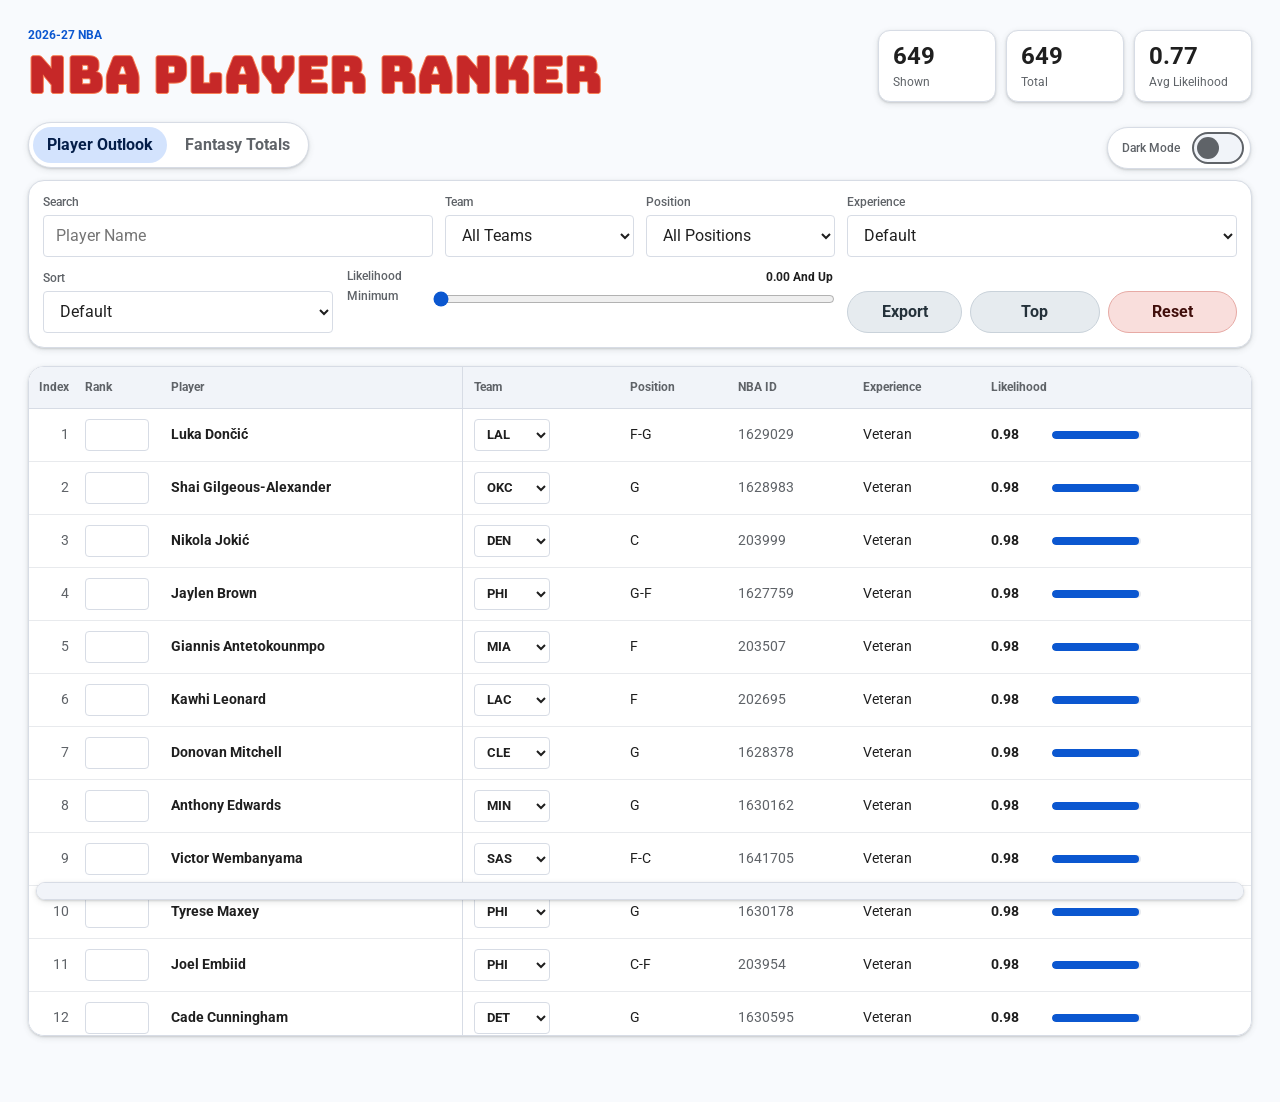
==== web/index.html @ 37756602 "Add shared app logic tests" ====
<!doctype html>
<html lang="en">
  <head>
    <meta charset="utf-8">
    <meta name="viewport" content="width=device-width, initial-scale=1">
    <title>NBA Player Ranker</title>
    <link rel="icon" href="data:image/svg+xml,%3Csvg xmlns='http://www.w3.org/2000/svg' viewBox='0 0 100 100'%3E%3Ctext y='.9em' font-size='90'%3E🏀%3C/text%3E%3C/svg%3E">
    <link rel="preconnect" href="https://fonts.googleapis.com">
    <link rel="preconnect" href="https://fonts.gstatic.com" crossorigin>
    <link href="https://fonts.googleapis.com/css2?family=Bungee&family=Roboto:wght@400;500;700;900&display=swap" rel="stylesheet">
    <link rel="stylesheet" href="styles.css">
  </head>
  <body>
    <main class="app-shell">
      <header class="app-header">
        <div>
          <p class="eyebrow">2026-27 NBA</p>
          <h1>NBA Player Ranker</h1>
        </div>
        <div class="summary-strip" aria-live="polite">
          <div>
            <span id="visible-count">0</span>
            <small>Shown</small>
          </div>
          <div>
            <span id="total-count">0</span>
            <small>Total</small>
          </div>
          <div>
            <span id="average-likelihood">0.00</span>
            <small>Avg Likelihood</small>
          </div>
        </div>
      </header>

      <button
        id="mobile-menu-toggle"
        class="mobile-menu-toggle"
        type="button"
        aria-controls="mobile-menu"
        aria-expanded="false"
      >
        <span class="mobile-menu-icon" aria-hidden="true">&#9776;</span>
        <span class="mobile-menu-label">Menu</span>
      </button>

      <nav class="view-tabs" aria-label="Explorer views">
        <button class="view-tab is-active" type="button" data-view="players" aria-current="page">Player Outlook</button>
        <button class="view-tab" type="button" data-view="fantasy" aria-current="false">Fantasy Totals</button>
      </nav>

      <section id="mobile-menu" class="filters" aria-label="Player filters">
        <label class="field search-field">
          <span>Search</span>
          <input id="search-input" type="search" placeholder="Player Name">
        </label>

        <label class="field">
          <span>Team</span>
          <select id="team-filter">
            <option value="">All Teams</option>
          </select>
        </label>

        <label class="field">
          <span>Position</span>
          <select id="position-filter">
            <option value="">All Positions</option>
          </select>
        </label>

        <label class="field">
          <span>Experience</span>
          <select id="experience-filter">
            <option value="">Default</option>
            <option value="veteran">Veteran</option>
            <option value="rookie">Rookie</option>
          </select>
        </label>

        <label class="field">
          <span>Sort</span>
          <select id="sort-select">
            <option value="index-asc">Default</option>
            <option value="personal-rank-asc">Rank</option>
            <option value="likelihood-desc">Likelihood High To Low</option>
            <option value="likelihood-asc">Likelihood Low To High</option>
            <option value="name-asc">Name A to Z</option>
            <option value="team-asc">Team A to Z</option>
            <option value="position-asc">Position A to Z</option>
          </select>
        </label>

        <div class="range-group" aria-label="Minimum Likelihood">
          <div class="range-header">
            <span>Likelihood</span>
            <output id="range-output">0.00 And Up</output>
          </div>
          <div class="range-controls">
            <label>
              <span>Minimum</span>
              <input id="min-likelihood" type="range" min="0" max="1" step="0.01" value="0">
            </label>
          </div>
        </div>

        <div class="action-buttons">
          <div class="export-menu">
            <button
              id="export-button"
              class="secondary-button"
              type="button"
              aria-haspopup="menu"
              aria-expanded="false"
              aria-controls="export-menu"
            >
              Export
            </button>
            <div id="export-menu" class="export-options" role="menu" hidden>
              <button id="export-file-button" type="button" role="menuitem">CSV File</button>
              <button id="export-copy-button" type="button" role="menuitem">CSV To Clipboard</button>
              <button id="export-full-csv-button" type="button" role="menuitem">Full CSV</button>
              <button id="export-full-xlsx-button" type="button" role="menuitem">Full XLSX</button>
              <button id="export-full-json-button" type="button" role="menuitem">Full JSON</button>
            </div>
          </div>
          <button id="top-button" class="secondary-button" type="button">Top</button>
          <button id="reset-button" class="secondary-button" type="button">Reset</button>
          <label class="theme-toggle">
            <span class="theme-text">Dark Mode</span>
            <span class="theme-symbols" aria-hidden="true">☀️/🌙</span>
            <input id="theme-toggle" type="checkbox" role="switch" aria-label="Dark Mode">
            <span class="switch-track" aria-hidden="true">
              <span class="switch-thumb"></span>
            </span>
          </label>
          <span id="export-status" class="sr-only" aria-live="polite"></span>
        </div>

      </section>

      <section class="table-section" aria-label="Filtered players">
        <div id="loading-state" class="status-line">Loading Players...</div>
        <div class="table-wrap" hidden>
          <table>
            <thead id="players-head"></thead>
            <tbody id="players-body"></tbody>
          </table>
        </div>
        <div class="table-scrollbar" aria-label="Scroll table columns" role="region" tabindex="0" hidden>
          <div class="table-scrollbar-inner"></div>
        </div>
        <div id="empty-state" class="status-line" hidden>No Players Match Those Filters.</div>
      </section>
    </main>

    <dialog id="reset-dialog" class="reset-dialog" aria-labelledby="reset-dialog-title">
      <form method="dialog" class="reset-dialog-card">
        <h2 id="reset-dialog-title">Reset Options</h2>
        <p>Reset only the current sort order, or delete saved ranks, team edits, and theme preference from this browser.</p>
        <div class="reset-dialog-actions">
          <button id="reset-filters-button" class="secondary-button" type="button">Reset Sorts</button>
          <button id="delete-saved-data-button" class="secondary-button danger-button" type="button">Delete Saved Data</button>
          <button class="secondary-button" type="submit">Cancel</button>
        </div>
      </form>
    </dialog>

    <script src="players-data.js"></script>
    <script src="app-logic.js"></script>
    <script src="app.js"></script>
  </body>
</html>
---- web/styles.css ----
:root {
  --bg: #f8fafd;
  --panel: #ffffff;
  --panel-soft: #f1f4f9;
  --search-section: #ffffff;
  --filter-section: #f5f8fe;
  --action-section: #f1f4f9;
  --control: #ffffff;
  --control-hover: #f5f8fe;
  --text: #1f1f1f;
  --muted: #5f6368;
  --line: #d7dce5;
  --accent: #0b57d0;
  --accent-strong: #0842a0;
  --accent-container: #d3e3fd;
  --on-accent-container: #041e49;
  --utility-button-bg: #e6ebef;
  --utility-button-border: #c9d2da;
  --utility-button-text: #24313a;
  --utility-button-hover: #d9e1e7;
  --reset-button-bg: #f9dedc;
  --reset-button-border: #e7aaa5;
  --reset-button-text: #410e0b;
  --reset-button-hover: #f2b8b5;
  --heading-accent: #F88158;
  --heading-fill: #c62828;
  --gold: #b06000;
  --danger: #b3261e;
  --focus-ring: 3px solid rgba(11, 87, 208, 0.22);
  --button-hover: #c2d7f8;
  --meter-bg: #e8eaed;
  --row-border: #e8eaed;
  --row-hover: #f8fafd;
  --shadow: 0 1px 2px rgba(60, 64, 67, 0.18), 0 2px 6px rgba(60, 64, 67, 0.12);
  --shadow-raised: 0 4px 8px rgba(60, 64, 67, 0.16), 0 8px 24px rgba(60, 64, 67, 0.10);
  color-scheme: light;
}

body[data-theme="dark"] {
  --bg: #111318;
  --panel: #1b1d23;
  --panel-soft: #242832;
  --search-section: #1b1d23;
  --filter-section: #20242c;
  --action-section: #242832;
  --control: #1f222a;
  --control-hover: #2a2e38;
  --text: #e3e3e3;
  --muted: #bdc1c6;
  --line: #3f4654;
  --accent: #a8c7fa;
  --accent-strong: #d3e3fd;
  --accent-container: #0842a0;
  --on-accent-container: #d3e3fd;
  --utility-button-bg: #303640;
  --utility-button-border: #4b5563;
  --utility-button-text: #e3e3e3;
  --utility-button-hover: #3c4552;
  --reset-button-bg: #5f2725;
  --reset-button-border: #8f4b46;
  --reset-button-text: #fceeee;
  --reset-button-hover: #7a302c;
  --heading-accent: #F88158;
  --heading-fill: #d23b3b;
  --gold: #fdd663;
  --danger: #f2b8b5;
  --focus-ring: 3px solid rgba(168, 199, 250, 0.34);
  --button-hover: #0b57d0;
  --meter-bg: #3f4654;
  --row-border: #303642;
  --row-hover: #20242c;
  --shadow: 0 1px 2px rgba(0, 0, 0, 0.50), 0 3px 8px rgba(0, 0, 0, 0.30);
  --shadow-raised: 0 6px 16px rgba(0, 0, 0, 0.36);
  color-scheme: dark;
}

* {
  box-sizing: border-box;
}

body {
  margin: 0;
  min-width: 320px;
  background: var(--bg);
  color: var(--text);
  font-family: Roboto, Arial, sans-serif;
}

button,
input,
select {
  font: inherit;
}

.app-shell {
  width: min(1280px, 100%);
  margin: 0 auto;
  padding: 28px;
}

.app-header {
  display: flex;
  align-items: end;
  justify-content: space-between;
  gap: 24px;
  margin-bottom: 20px;
}

.eyebrow {
  margin: 0 0 6px;
  color: var(--accent);
  font-size: 0.76rem;
  font-weight: 700;
  letter-spacing: 0;
  text-transform: uppercase;
}

h1 {
  margin: 0;
  color: var(--heading-fill);
  font-family: "Bungee", Roboto, Arial, sans-serif;
  font-size: clamp(1.9rem, 4vw, 3.2rem);
  font-weight: 400;
  line-height: 1.05;
  letter-spacing: 0;
  -webkit-text-stroke: 1px var(--heading-accent);
  paint-order: stroke fill;
  text-shadow:
    1px 0 0 var(--heading-accent),
    -1px 0 0 var(--heading-accent),
    0 1px 0 var(--heading-accent),
    0 -1px 0 var(--heading-accent);
  white-space: nowrap;
}

.summary-strip {
  display: grid;
  grid-template-columns: repeat(3, minmax(118px, 1fr));
  gap: 10px;
}

.summary-strip > div {
  min-height: 70px;
  padding: 12px 14px;
  border: 1px solid var(--line);
  border-radius: 12px;
  background: var(--panel);
  box-shadow: var(--shadow);
}

.summary-strip span {
  display: block;
  min-height: 28px;
  font-size: 1.5rem;
  font-weight: 700;
  line-height: 1.1;
}

.summary-strip small {
  display: block;
  margin-top: 4px;
  color: var(--muted);
  font-size: 0.76rem;
}

.filters {
  position: relative;
  display: grid;
  grid-template-columns: repeat(12, minmax(0, 1fr));
  gap: 12px;
  align-items: end;
  padding: 14px;
  border: 1px solid var(--line);
  border-radius: 16px;
  background: var(--panel);
  box-shadow: var(--shadow);
}

.search-field {
  grid-column: span 4;
}

.field:nth-of-type(2),
.field:nth-of-type(3) {
  grid-column: span 2;
}

.field:nth-of-type(4) {
  grid-column: span 4;
}

.field:nth-of-type(5) {
  grid-column: span 3;
}

.range-group {
  grid-column: span 5;
}

.action-buttons {
  grid-column: span 4;
}

.view-tabs {
  display: inline-flex;
  gap: 4px;
  margin-bottom: 12px;
  padding: 4px;
  border: 1px solid var(--line);
  border-radius: 999px;
  background: var(--panel);
  box-shadow: var(--shadow);
}

.mobile-menu-toggle {
  display: none;
}

.view-tab {
  min-height: 36px;
  border: 0;
  border-radius: 999px;
  background: transparent;
  color: var(--muted);
  padding: 0 14px;
  font-weight: 700;
  cursor: pointer;
}

.view-tab:hover {
  background: var(--control-hover);
  color: var(--text);
}

.view-tab.is-active {
  background: var(--accent-container);
  color: var(--on-accent-container);
}

.field,
.range-group {
  min-width: 0;
}

.field span,
.range-header span,
.range-controls span {
  display: block;
  margin-bottom: 6px;
  color: var(--muted);
  font-size: 0.76rem;
  font-weight: 500;
}

input[type="search"],
select {
  width: 100%;
  height: 42px;
  border: 1px solid var(--line);
  border-radius: 4px;
  background: var(--control);
  color: var(--text);
  padding: 0 12px;
}

input[type="search"]:hover,
select:hover {
  border-color: var(--muted);
  background: var(--control-hover);
}

input[type="search"]:focus,
select:focus,
button:focus-visible,
input[type="range"]:focus-visible {
  outline: var(--focus-ring);
  outline-offset: 2px;
}

.range-group {
  min-height: 64px;
  padding: 0 2px;
}

.range-header {
  display: flex;
  justify-content: space-between;
  gap: 12px;
  min-width: 0;
}

.range-header output {
  color: var(--text);
  font-size: 0.78rem;
  font-weight: 700;
  white-space: nowrap;
}

.range-controls {
  display: grid;
  grid-template-columns: 1fr;
  gap: 8px;
}

.range-controls label {
  display: grid;
  grid-template-columns: 72px minmax(0, 1fr);
  align-items: center;
  gap: 12px;
  min-width: 0;
}

input[type="range"] {
  width: 100%;
  accent-color: var(--accent);
}

.secondary-button {
  height: 42px;
  min-width: 84px;
  border: 1px solid transparent;
  border-radius: 999px;
  background: var(--accent-container);
  color: var(--on-accent-container);
  font-weight: 700;
  cursor: pointer;
  box-shadow: none;
}

.secondary-button:hover {
  background: var(--button-hover);
}

#export-button,
#top-button {
  border-color: var(--utility-button-border);
  background: var(--utility-button-bg);
  color: var(--utility-button-text);
}

#export-button:hover,
#export-button:focus-visible,
#top-button:hover,
#top-button:focus-visible {
  background: var(--utility-button-hover);
}

#reset-button,
.danger-button {
  border-color: var(--reset-button-border);
  background: var(--reset-button-bg);
  color: var(--reset-button-text);
}

#reset-button:hover,
#reset-button:focus-visible,
.danger-button:hover,
.danger-button:focus-visible {
  background: var(--reset-button-hover);
}

.reset-dialog {
  width: min(420px, calc(100vw - 32px));
  padding: 0;
  border: 1px solid var(--line);
  border-radius: 16px;
  background: var(--panel);
  color: var(--text);
  box-shadow: var(--shadow-raised);
}

.reset-dialog::backdrop {
  background: rgba(17, 19, 24, 0.42);
}

.reset-dialog-card {
  display: grid;
  gap: 14px;
  padding: 20px;
}

.reset-dialog h2 {
  margin: 0;
  font-size: 1.05rem;
}

.reset-dialog p {
  margin: 0;
  color: var(--muted);
  line-height: 1.45;
}

.reset-dialog-actions {
  display: grid;
  grid-template-columns: 1fr;
  gap: 8px;
}

.sr-only {
  position: absolute;
  width: 1px;
  height: 1px;
  overflow: hidden;
  clip: rect(0 0 0 0);
  clip-path: inset(50%);
  white-space: nowrap;
}

.action-buttons {
  display: flex;
  gap: 8px;
}

.export-menu {
  position: relative;
  flex: 1 1 0;
  min-width: 0;
}

.export-menu .secondary-button {
  width: 100%;
}

.export-options {
  position: absolute;
  right: 0;
  bottom: calc(100% + 6px);
  z-index: 8;
  min-width: 168px;
  overflow: hidden;
  border: 1px solid var(--line);
  border-radius: 8px;
  background: var(--panel);
  box-shadow: var(--shadow-raised);
}

.export-options button {
  display: block;
  width: 100%;
  min-height: 38px;
  border: 0;
  background: transparent;
  color: var(--text);
  padding: 0 12px;
  text-align: left;
  cursor: pointer;
}

.export-options button:hover,
.export-options button:focus-visible {
  background: var(--control-hover);
}

.action-buttons .secondary-button {
  flex: 1 1 0;
  min-width: 0;
}

.theme-toggle {
  display: flex;
  position: absolute;
  right: 0;
  bottom: calc(100% + 12px);
  align-items: center;
  justify-content: space-between;
  gap: 12px;
  min-height: 42px;
  padding: 4px 6px 4px 14px;
  border: 1px solid var(--line);
  border-radius: 999px;
  background: var(--panel);
  color: var(--muted);
  font-size: 0.76rem;
  font-weight: 500;
  box-shadow: var(--shadow);
}

.theme-symbols {
  display: none;
}

.theme-toggle input {
  position: absolute;
  width: 1px;
  height: 1px;
  overflow: hidden;
  clip: rect(0 0 0 0);
  clip-path: inset(50%);
  white-space: nowrap;
}

.switch-track {
  position: relative;
  flex: 0 0 auto;
  width: 52px;
  height: 32px;
  border: 2px solid var(--muted);
  border-radius: 999px;
  background: var(--panel-soft);
  transition: background 140ms ease, border-color 140ms ease;
}

.switch-thumb {
  position: absolute;
  top: 50%;
  left: 3px;
  width: 22px;
  height: 22px;
  border-radius: 999px;
  background: var(--muted);
  transform: translateY(-50%);
  transition: background 140ms ease, transform 140ms ease;
}

.theme-toggle input:checked + .switch-track {
  border-color: var(--accent);
  background: var(--accent-container);
}

.theme-toggle input:checked + .switch-track .switch-thumb {
  background: var(--on-accent-container);
  transform: translate(18px, -50%);
}

.theme-toggle input:focus-visible + .switch-track {
  outline: var(--focus-ring);
  outline-offset: 2px;
}

.table-section {
  margin-top: 18px;
}

.table-section:has(.table-wrap:not([hidden])) {
  padding-bottom: 12px;
}

.table-wrap {
  overflow-x: hidden;
  overflow-y: auto;
  max-height: calc(100vh - 230px);
  border: 1px solid var(--line);
  border-radius: 16px;
  background: var(--panel);
  box-shadow: var(--shadow);
  touch-action: pan-y pinch-zoom;
}

.table-scrollbar {
  position: sticky;
  bottom: 0;
  z-index: 5;
  overflow-x: auto;
  overflow-y: hidden;
  height: 18px;
  margin: 8px 8px 0;
  border: 1px solid var(--line);
  border-radius: 999px;
  background: var(--panel-soft);
  box-shadow: var(--shadow);
}

.table-scrollbar:focus-visible {
  outline: var(--focus-ring);
  outline-offset: 2px;
}

.table-scrollbar-inner {
  height: 1px;
}

table {
  width: 100%;
  min-width: 1080px;
  border-collapse: separate;
  border-spacing: 0;
}

thead th {
  position: sticky;
  top: 0;
  z-index: 1;
  height: 42px;
  border-bottom: 1px solid var(--line);
  background: var(--panel-soft);
  color: var(--muted);
  font-size: 0.74rem;
  font-weight: 700;
  text-align: left;
}

.table-sort-button {
  display: inline-flex;
  align-items: center;
  min-height: 30px;
  border: 0;
  background: transparent;
  color: inherit;
  padding: 0;
  font: inherit;
  font-weight: 700;
  cursor: pointer;
}

.table-sort-button:hover,
.table-sort-button.is-active {
  color: var(--text);
}

th,
td {
  padding: 10px 12px;
  border-bottom: 1px solid var(--row-border);
  white-space: nowrap;
}

.col-index {
  width: 48px;
  min-width: 48px;
  max-width: 48px;
  padding-right: 8px;
  padding-left: 8px;
  text-align: right;
}

tbody tr:hover {
  background: var(--row-hover);
}

.col-index,
.col-rank,
.col-player {
  position: sticky;
  background: var(--panel);
}

thead .col-index,
thead .col-rank,
thead .col-player {
  background: var(--panel-soft);
}

tbody tr:hover .col-index,
tbody tr:hover .col-rank,
tbody tr:hover .col-player {
  background: var(--row-hover);
}

.col-index {
  left: 0;
  z-index: 2;
}

.col-rank {
  left: 48px;
  width: 82px;
  min-width: 82px;
  max-width: 82px;
  padding-right: 8px;
  padding-left: 8px;
  z-index: 2;
}

.col-player {
  left: 130px;
  z-index: 2;
  box-shadow: 1px 0 0 var(--line);
}

.table-wrap[data-view="fantasy"] .col-player {
  width: 28ch;
  min-width: 28ch;
  max-width: 28ch;
  overflow: hidden;
  text-overflow: ellipsis;
}

.table-wrap[data-view="fantasy"] th:not(.col-index, .col-rank, .col-player),
.table-wrap[data-view="fantasy"] td:not(.col-index, .col-rank, .col-player) {
  text-align: center;
}

.table-wrap[data-view="fantasy"] th:not(.col-index, .col-rank, .col-player) .table-sort-button {
  justify-content: center;
  width: 100%;
}

thead .col-index,
thead .col-rank,
thead .col-player {
  z-index: 4;
}

td {
  font-size: 0.9rem;
}

.player-cell {
  color: var(--text);
  font-weight: 700;
}

.number-cell {
  color: var(--muted);
  font-variant-numeric: tabular-nums;
}

.personal-rank-input {
  width: 64px;
  height: 32px;
  border: 1px solid var(--line);
  border-radius: 4px;
  background: var(--control);
  color: var(--text);
  padding: 0 8px;
  font-weight: 700;
  font-variant-numeric: tabular-nums;
}

.personal-rank-input:focus {
  outline: var(--focus-ring);
  outline-offset: 2px;
}

.team-select {
  width: 76px;
  height: 32px;
  border: 1px solid var(--line);
  border-radius: 4px;
  background: var(--control);
  color: var(--text);
  padding: 0 8px;
  font-size: 0.82rem;
  font-weight: 700;
}

.team-select:focus {
  outline: var(--focus-ring);
  outline-offset: 2px;
}

.tag {
  display: inline-flex;
  align-items: center;
  justify-content: center;
  min-width: 42px;
  height: 26px;
  padding: 0 9px;
  border-radius: 999px;
  background: var(--panel-soft);
  color: var(--text);
  font-size: 0.78rem;
  font-weight: 700;
}

.likelihood {
  display: grid;
  grid-template-columns: 52px minmax(72px, 1fr);
  align-items: center;
  gap: 9px;
  width: 150px;
}

.likelihood-value {
  font-variant-numeric: tabular-nums;
  font-weight: 700;
}

.meter {
  height: 8px;
  overflow: hidden;
  border-radius: 999px;
  background: var(--meter-bg);
}

.meter span {
  display: block;
  height: 100%;
  border-radius: inherit;
  background: var(--accent);
}

.meter.mid span {
  background: var(--gold);
}

.meter.low span {
  background: var(--danger);
}

.status-line {
  padding: 28px;
  border: 1px solid var(--line);
  border-radius: 16px;
  background: var(--panel);
  color: var(--muted);
  text-align: center;
  box-shadow: var(--shadow);
}

@media (min-width: 1025px) and (max-width: 1180px) {
  .app-header {
    align-items: stretch;
    flex-direction: column;
  }

  .summary-strip {
    grid-template-columns: repeat(3, minmax(0, 1fr));
  }

  .theme-toggle {
    position: static;
    grid-column: 3 / -1;
    justify-self: stretch;
    min-height: 42px;
  }

  .filters {
    grid-template-columns: repeat(4, minmax(0, 1fr));
  }

  .search-field {
    grid-column: span 2;
  }

  .field:nth-of-type(2),
  .field:nth-of-type(3) {
    grid-column: span 1;
  }

  .field:nth-of-type(4) {
    grid-column: span 2;
  }

  .field:nth-of-type(5) {
    grid-column: span 1;
  }

  .range-group {
    grid-column: span 1;
  }

  .range-controls label {
    grid-template-columns: 1fr;
    gap: 6px;
  }

  .range-controls span {
    margin-bottom: 0;
  }

  .action-buttons {
    grid-column: span 2;
  }
}

@media (min-width: 721px) and (max-width: 1024px) {
  .app-shell {
    padding: 20px;
  }

  .app-header {
    gap: 16px;
    margin-bottom: 16px;
  }

  .summary-strip {
    grid-template-columns: repeat(3, minmax(0, 1fr));
  }

  .view-tabs {
    margin-bottom: 10px;
  }

  .filters {
    grid-template-columns: repeat(2, minmax(0, 1fr));
    gap: 10px;
    padding: 12px;
  }

  .search-field {
    grid-column: 1 / -1;
  }

  .field:nth-of-type(2),
  .field:nth-of-type(3) {
    grid-column: span 1;
  }

  .field:nth-of-type(4) {
    grid-column: 1 / -1;
  }

  .field:nth-of-type(5) {
    grid-column: 1;
  }

  .range-group {
    grid-column: 2;
    grid-row: auto;
  }

  .action-buttons {
    grid-column: 1 / -1;
    grid-row: auto;
  }

  .theme-toggle {
    position: static;
    grid-column: 2;
    justify-self: stretch;
    min-height: 42px;
  }

  .table-wrap {
    max-height: calc(100vh - 320px);
  }
}

@media (max-width: 720px) {
  .app-shell {
    padding: 12px;
  }

  .app-header {
    gap: 12px;
    margin-bottom: 12px;
  }

  .eyebrow {
    margin-bottom: 4px;
    font-size: 0.72rem;
  }

  h1 {
    font-size: clamp(1.32rem, 6.1vw, 1.85rem);
  }

  .summary-strip {
    display: none;
  }

  .mobile-menu-toggle {
    display: inline-flex;
    align-items: center;
    justify-content: center;
    gap: 8px;
    width: 100%;
    min-height: 38px;
    margin-bottom: 8px;
    border: 1px solid var(--line);
    border-radius: 999px;
    background: var(--panel);
    color: var(--text);
    font-weight: 700;
    box-shadow: var(--shadow);
  }

  .view-tabs {
    display: none;
    width: 100%;
    margin-bottom: 10px;
  }

  .mobile-menu-open .view-tabs {
    display: flex;
    animation: menu-slide 140ms ease-out;
  }

  .view-tab {
    flex: 1;
    min-height: 34px;
    padding: 0 8px;
    font-size: 0.82rem;
  }

  .filters {
    position: relative;
    grid-template-columns: repeat(2, minmax(0, 1fr));
    gap: 8px;
    padding: 10px;
  }

  .filters > :not(.search-field) {
    display: none;
  }

  .mobile-menu-open .filters > :not(.search-field) {
    display: flex;
    animation: menu-slide 140ms ease-out;
  }

  .mobile-menu-open .filters > .field:not(.search-field),
  .mobile-menu-open .filters > .range-group {
    display: block;
  }

  .mobile-menu-open .filters > .action-buttons {
    display: grid;
  }

  .filters > .search-field,
  .filters > .range-group {
    grid-column: 1 / -1;
  }

  .filters > .search-field,
  .filters > .action-buttons {
    border: 1px solid var(--line);
    border-radius: 12px;
  }

  .filters > .search-field {
    padding: 8px;
    background: var(--search-section);
  }

  .filters > .field:nth-of-type(2),
  .filters > .field:nth-of-type(3),
  .filters > .field:nth-of-type(4),
  .filters > .field:nth-of-type(5) {
    grid-column: span 1;
    padding: 8px;
    border: 1px solid var(--line);
    border-radius: 12px;
    background: var(--filter-section);
  }

  .filters > .range-group {
    grid-row: auto;
    padding: 8px;
    border: 1px solid var(--line);
    border-radius: 12px;
    background: var(--filter-section);
  }

  .field span,
  .range-header span,
  .range-controls span {
    margin-bottom: 4px;
    font-size: 0.68rem;
  }

  input[type="search"],
  select {
    height: 38px;
    padding: 0 10px;
  }

  .range-group {
    min-height: 58px;
  }

  .range-controls {
    grid-template-columns: 1fr;
    gap: 6px;
  }

  .range-controls label {
    grid-template-columns: 64px minmax(0, 1fr);
    gap: 10px;
  }

  .action-buttons {
    display: grid;
    grid-column: 1 / -1;
    grid-row: auto;
    grid-template-columns: minmax(72px, 1fr) minmax(46px, 0.72fr) minmax(58px, 0.82fr) auto;
    align-items: center;
    gap: 4px;
    padding: 6px;
    background: var(--action-section);
  }

  .export-menu {
    width: 100%;
  }

  .export-options {
    right: auto;
    left: 0;
    bottom: calc(100% + 8px);
    max-width: calc(100vw - 40px);
  }

  .theme-toggle {
    position: static;
    justify-self: end;
    min-height: 38px;
    padding: 3px 3px 3px 5px;
    gap: 4px;
    box-shadow: none;
  }

  .theme-text {
    display: none;
  }

  .theme-symbols {
    display: inline;
    font-family: "Apple Color Emoji", "Segoe UI Emoji", "Noto Color Emoji", sans-serif;
    font-size: 0.76rem;
    line-height: 1;
    white-space: nowrap;
  }

  .switch-track {
    width: 42px;
    height: 28px;
  }

  .switch-thumb {
    width: 18px;
    height: 18px;
  }

  .theme-toggle input:checked + .switch-track .switch-thumb {
    transform: translate(14px, -50%);
  }

  .action-buttons .secondary-button {
    width: 100%;
  }

  #export-button,
  #top-button {
    padding-right: 6px;
    padding-left: 6px;
  }

  .secondary-button {
    height: 38px;
    min-width: 0;
  }

  .table-section {
    margin-top: 12px;
  }

  .table-wrap {
    max-height: calc(100vh - 210px);
    border-radius: 12px;
    -webkit-overflow-scrolling: touch;
  }

  table {
    min-width: 0;
    table-layout: fixed;
  }

  .table-wrap[data-view="fantasy"] table {
    min-width: 840px;
    table-layout: auto;
  }

  .table-wrap[data-view="fantasy"] .col-player {
    width: 25ch;
    min-width: 25ch;
    max-width: 25ch;
  }

  thead th {
    height: 38px;
    font-size: 0.68rem;
  }

  th,
  td {
    padding: 8px 7px;
  }

  td {
    font-size: 0.82rem;
  }

  .personal-rank-input,
  .team-select {
    height: 30px;
    border-radius: 4px;
  }

  .personal-rank-input {
    width: 48px;
  }

  .team-select {
    width: 64px;
    padding: 0 6px;
    font-size: 0.78rem;
  }

  .col-index {
    width: 24px;
    min-width: 24px;
    max-width: 24px;
    padding-right: 4px;
    padding-left: 4px;
    text-align: center;
  }

  thead .col-index {
    font-size: 0;
  }

  .table-wrap[data-view="players"] thead .col-index::before {
    content: "#";
    color: var(--muted);
    font-size: 0.76rem;
    font-weight: 900;
  }

  .col-index .table-sort-button {
    justify-content: center;
    width: 100%;
    min-height: 28px;
    font-size: 0;
  }

  .col-index .table-sort-button::before {
    content: "#";
    color: var(--muted);
    font-size: 0.76rem;
    font-weight: 900;
  }

  tbody .col-index {
    overflow: hidden;
    color: transparent;
    font-size: 0;
  }

  .col-rank {
    left: 24px;
    width: 62px;
    min-width: 62px;
    max-width: 62px;
    padding-right: 7px;
    padding-left: 7px;
  }

  .col-player {
    left: 86px;
  }

  .col-team {
    width: 76px;
  }

  .col-player {
    width: 25ch;
    min-width: 0;
    max-width: 25ch;
    white-space: nowrap;
  }

  .col-position,
  .col-id,
  .col-experience,
  .col-likelihood {
    display: none;
  }

  .likelihood {
    grid-template-columns: 46px minmax(56px, 1fr);
    width: 120px;
    gap: 7px;
  }

  .status-line {
    padding: 18px;
  }

  @keyframes menu-slide {
    from {
      opacity: 0;
      transform: translateY(-4px);
    }

    to {
      opacity: 1;
      transform: translateY(0);
    }
  }
}
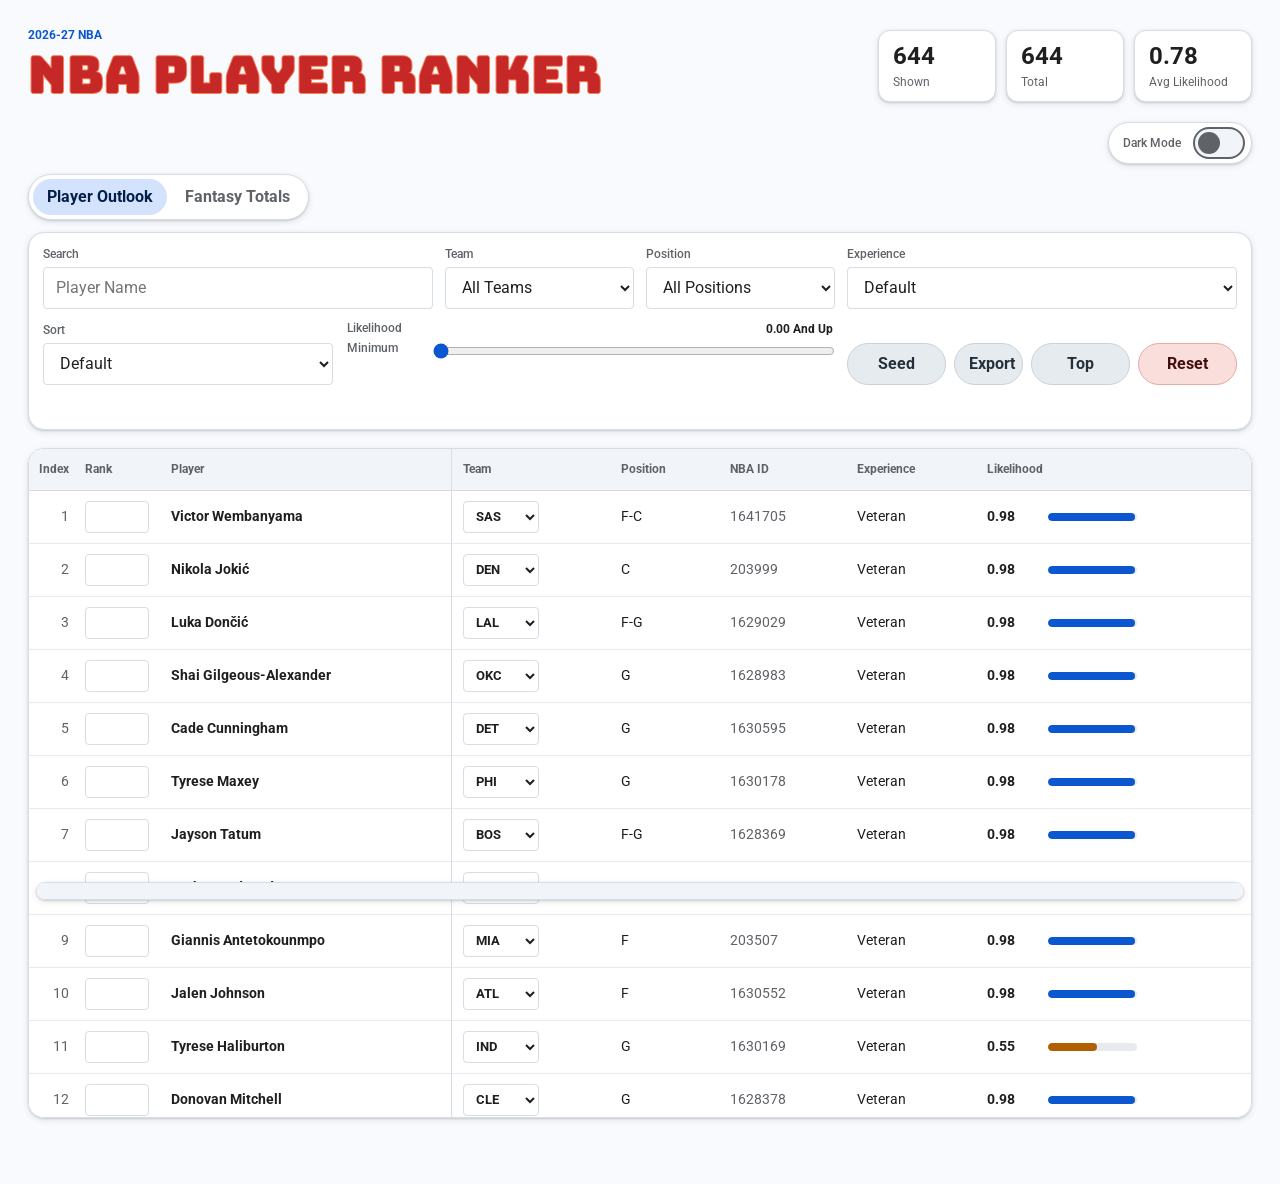
==== commit 944f2b16: "Update NBA player ranker UI" ====
--- a/web/index.html
+++ b/web/index.html
@@ -33,16 +33,26 @@
         </div>
       </header>
 
-      <button
-        id="mobile-menu-toggle"
-        class="mobile-menu-toggle"
-        type="button"
-        aria-controls="mobile-menu"
-        aria-expanded="false"
-      >
-        <span class="mobile-menu-icon" aria-hidden="true">&#9776;</span>
-        <span class="mobile-menu-label">Menu</span>
-      </button>
+      <div class="menu-row">
+        <button
+          id="mobile-menu-toggle"
+          class="mobile-menu-toggle"
+          type="button"
+          aria-controls="mobile-menu"
+          aria-expanded="false"
+        >
+          <span class="mobile-menu-icon" aria-hidden="true">&#9776;</span>
+          <span class="mobile-menu-label">Menu</span>
+        </button>
+        <label class="theme-toggle">
+          <span class="theme-text">Dark Mode</span>
+          <span class="theme-symbols" aria-hidden="true">☀️/🌙</span>
+          <input id="theme-toggle" type="checkbox" role="switch" aria-label="Dark Mode">
+          <span class="switch-track" aria-hidden="true">
+            <span class="switch-thumb"></span>
+          </span>
+        </label>
+      </div>
 
       <nav class="view-tabs" aria-label="Explorer views">
         <button class="view-tab is-active" type="button" data-view="players" aria-current="page">Player Outlook</button>
@@ -105,6 +115,7 @@
         </div>
 
         <div class="action-buttons">
+          <button id="seed-button" class="secondary-button" type="button">Seed</button>
           <div class="export-menu">
             <button
               id="export-button"
@@ -126,16 +137,8 @@
           </div>
           <button id="top-button" class="secondary-button" type="button">Top</button>
           <button id="reset-button" class="secondary-button" type="button">Reset</button>
-          <label class="theme-toggle">
-            <span class="theme-text">Dark Mode</span>
-            <span class="theme-symbols" aria-hidden="true">☀️/🌙</span>
-            <input id="theme-toggle" type="checkbox" role="switch" aria-label="Dark Mode">
-            <span class="switch-track" aria-hidden="true">
-              <span class="switch-thumb"></span>
-            </span>
-          </label>
-          <span id="export-status" class="sr-only" aria-live="polite"></span>
         </div>
+        <span id="export-status" class="action-status" aria-live="polite"></span>
 
       </section>
 
--- a/web/styles.css
+++ b/web/styles.css
@@ -176,6 +176,12 @@
   box-shadow: var(--shadow);
 }
 
+.menu-row {
+  display: flex;
+  justify-content: flex-end;
+  margin-bottom: 10px;
+}
+
 .search-field {
   grid-column: span 4;
 }
@@ -199,6 +205,14 @@
 
 .action-buttons {
   grid-column: span 4;
+}
+
+.action-status {
+  grid-column: 1 / -1;
+  min-height: 18px;
+  color: var(--muted);
+  font-size: 0.78rem;
+  font-weight: 700;
 }
 
 .view-tabs {
@@ -322,6 +336,8 @@
   border-radius: 999px;
   background: var(--accent-container);
   color: var(--on-accent-container);
+  padding-right: 14px;
+  padding-left: 14px;
   font-weight: 700;
   cursor: pointer;
   box-shadow: none;
@@ -331,6 +347,7 @@
   background: var(--button-hover);
 }
 
+#seed-button,
 #export-button,
 #top-button {
   border-color: var(--utility-button-border);
@@ -338,6 +355,8 @@
   color: var(--utility-button-text);
 }
 
+#seed-button:hover,
+#seed-button:focus-visible,
 #export-button:hover,
 #export-button:focus-visible,
 #top-button:hover,
@@ -458,9 +477,7 @@
 
 .theme-toggle {
   display: flex;
-  position: absolute;
-  right: 0;
-  bottom: calc(100% + 12px);
+  position: static;
   align-items: center;
   justify-content: space-between;
   gap: 12px;
@@ -627,6 +644,20 @@
   background: var(--row-hover);
 }
 
+tbody tr:not(.virtual-spacer-row) {
+  height: 52px;
+}
+
+.virtual-spacer-row,
+.virtual-spacer-row:hover {
+  background: transparent;
+}
+
+.virtual-spacer-row td {
+  padding: 0;
+  border-bottom: 0;
+}
+
 .col-index,
 .col-rank,
 .col-player {
@@ -808,13 +839,6 @@
     grid-template-columns: repeat(3, minmax(0, 1fr));
   }
 
-  .theme-toggle {
-    position: static;
-    grid-column: 3 / -1;
-    justify-self: stretch;
-    min-height: 42px;
-  }
-
   .filters {
     grid-template-columns: repeat(4, minmax(0, 1fr));
   }
@@ -905,13 +929,6 @@
     grid-row: auto;
   }
 
-  .theme-toggle {
-    position: static;
-    grid-column: 2;
-    justify-self: stretch;
-    min-height: 42px;
-  }
-
   .table-wrap {
     max-height: calc(100vh - 320px);
   }
@@ -938,6 +955,14 @@
 
   .summary-strip {
     display: none;
+  }
+
+  .menu-row {
+    display: grid;
+    grid-template-columns: minmax(0, 1fr) auto;
+    gap: 8px;
+    align-items: center;
+    margin-bottom: 8px;
   }
 
   .mobile-menu-toggle {
@@ -947,7 +972,6 @@
     gap: 8px;
     width: 100%;
     min-height: 38px;
-    margin-bottom: 8px;
     border: 1px solid var(--line);
     border-radius: 999px;
     background: var(--panel);
@@ -1065,7 +1089,7 @@
     display: grid;
     grid-column: 1 / -1;
     grid-row: auto;
-    grid-template-columns: minmax(72px, 1fr) minmax(46px, 0.72fr) minmax(58px, 0.82fr) auto;
+    grid-template-columns: minmax(52px, 0.72fr) minmax(72px, 1fr) minmax(46px, 0.62fr) minmax(58px, 0.72fr);
     align-items: center;
     gap: 4px;
     padding: 6px;
@@ -1084,7 +1108,6 @@
   }
 
   .theme-toggle {
-    position: static;
     justify-self: end;
     min-height: 38px;
     padding: 3px 3px 3px 5px;
@@ -1120,10 +1143,6 @@
 
   .action-buttons .secondary-button {
     width: 100%;
-  }
-
-  #export-button,
-  #top-button {
     padding-right: 6px;
     padding-left: 6px;
   }
@@ -1144,12 +1163,12 @@
   }
 
   table {
-    min-width: 0;
+    min-width: 820px;
     table-layout: fixed;
   }
 
   .table-wrap[data-view="fantasy"] table {
-    min-width: 840px;
+    min-width: 900px;
     table-layout: auto;
   }
 
@@ -1171,6 +1190,10 @@
 
   td {
     font-size: 0.82rem;
+  }
+
+  tbody tr:not(.virtual-spacer-row) {
+    height: 46px;
   }
 
   .personal-rank-input,
@@ -1253,11 +1276,20 @@
     white-space: nowrap;
   }
 
-  .col-position,
-  .col-id,
-  .col-experience,
+  .col-position {
+    width: 74px;
+  }
+
+  .col-id {
+    width: 86px;
+  }
+
+  .col-experience {
+    width: 92px;
+  }
+
   .col-likelihood {
-    display: none;
+    width: 132px;
   }
 
   .likelihood {
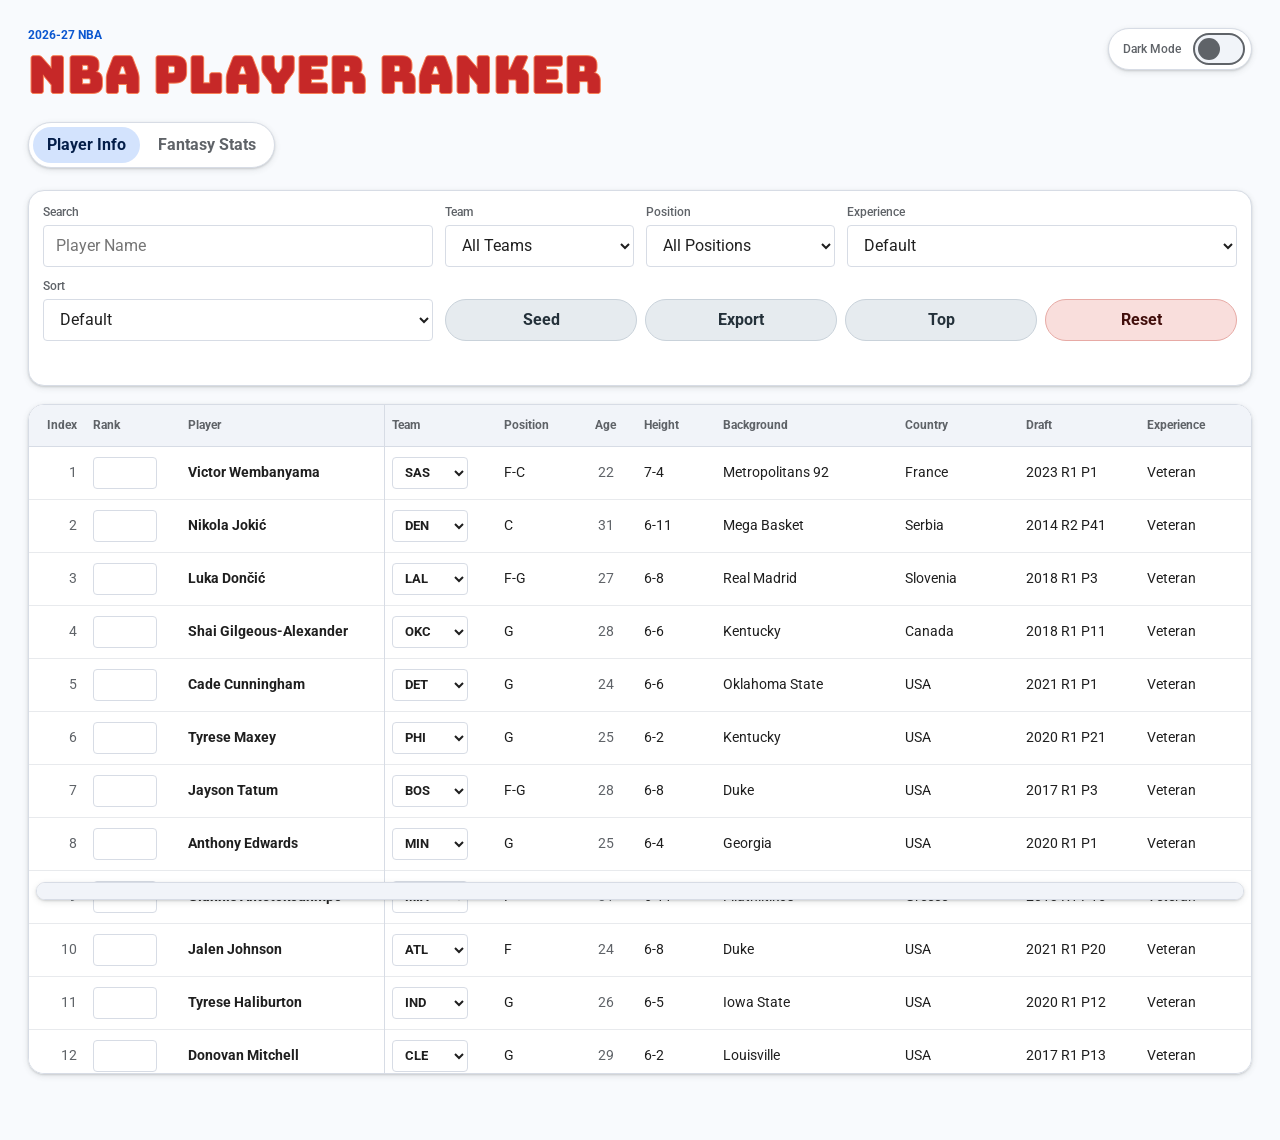
==== commit bbeddfbe: "Simplified and refined the project" ====
--- a/web/index.html
+++ b/web/index.html
@@ -17,20 +17,14 @@
           <p class="eyebrow">2026-27 NBA</p>
           <h1>NBA Player Ranker</h1>
         </div>
-        <div class="summary-strip" aria-live="polite">
-          <div>
-            <span id="visible-count">0</span>
-            <small>Shown</small>
-          </div>
-          <div>
-            <span id="total-count">0</span>
-            <small>Total</small>
-          </div>
-          <div>
-            <span id="average-likelihood">0.00</span>
-            <small>Avg Likelihood</small>
-          </div>
-        </div>
+        <label class="theme-toggle theme-toggle-desktop">
+          <span class="theme-text">Dark Mode</span>
+          <span class="theme-symbols" aria-hidden="true">☀️/🌙</span>
+          <input id="theme-toggle" type="checkbox" role="switch" aria-label="Dark Mode">
+          <span class="switch-track" aria-hidden="true">
+            <span class="switch-thumb"></span>
+          </span>
+        </label>
       </header>
 
       <div class="menu-row">
@@ -44,20 +38,19 @@
           <span class="mobile-menu-icon" aria-hidden="true">&#9776;</span>
           <span class="mobile-menu-label">Menu</span>
         </button>
-        <label class="theme-toggle">
+        <nav class="view-tabs" aria-label="Explorer views">
+          <button class="view-tab is-active" type="button" data-view="players" data-mobile-label="Info" aria-current="page">Player Info</button>
+          <button class="view-tab" type="button" data-view="fantasy" data-mobile-label="Stats" aria-current="false">Fantasy Stats</button>
+        </nav>
+        <label class="theme-toggle theme-toggle-mobile">
           <span class="theme-text">Dark Mode</span>
           <span class="theme-symbols" aria-hidden="true">☀️/🌙</span>
-          <input id="theme-toggle" type="checkbox" role="switch" aria-label="Dark Mode">
+          <input id="theme-toggle-mobile" type="checkbox" role="switch" aria-label="Dark Mode">
           <span class="switch-track" aria-hidden="true">
             <span class="switch-thumb"></span>
           </span>
         </label>
       </div>
-
-      <nav class="view-tabs" aria-label="Explorer views">
-        <button class="view-tab is-active" type="button" data-view="players" aria-current="page">Player Outlook</button>
-        <button class="view-tab" type="button" data-view="fantasy" aria-current="false">Fantasy Totals</button>
-      </nav>
 
       <section id="mobile-menu" class="filters" aria-label="Player filters">
         <label class="field search-field">
@@ -93,26 +86,11 @@
           <select id="sort-select">
             <option value="index-asc">Default</option>
             <option value="personal-rank-asc">Rank</option>
-            <option value="likelihood-desc">Likelihood High To Low</option>
-            <option value="likelihood-asc">Likelihood Low To High</option>
             <option value="name-asc">Name A to Z</option>
             <option value="team-asc">Team A to Z</option>
             <option value="position-asc">Position A to Z</option>
           </select>
         </label>
-
-        <div class="range-group" aria-label="Minimum Likelihood">
-          <div class="range-header">
-            <span>Likelihood</span>
-            <output id="range-output">0.00 And Up</output>
-          </div>
-          <div class="range-controls">
-            <label>
-              <span>Minimum</span>
-              <input id="min-likelihood" type="range" min="0" max="1" step="0.01" value="0">
-            </label>
-          </div>
-        </div>
 
         <div class="action-buttons">
           <button id="seed-button" class="secondary-button" type="button">Seed</button>
--- a/web/styles.css
+++ b/web/styles.css
@@ -28,7 +28,6 @@
   --danger: #b3261e;
   --focus-ring: 3px solid rgba(11, 87, 208, 0.22);
   --button-hover: #c2d7f8;
-  --meter-bg: #e8eaed;
   --row-border: #e8eaed;
   --row-hover: #f8fafd;
   --shadow: 0 1px 2px rgba(60, 64, 67, 0.18), 0 2px 6px rgba(60, 64, 67, 0.12);
@@ -66,7 +65,6 @@
   --danger: #f2b8b5;
   --focus-ring: 3px solid rgba(168, 199, 250, 0.34);
   --button-hover: #0b57d0;
-  --meter-bg: #3f4654;
   --row-border: #303642;
   --row-hover: #20242c;
   --shadow: 0 1px 2px rgba(0, 0, 0, 0.50), 0 3px 8px rgba(0, 0, 0, 0.30);
@@ -100,10 +98,14 @@
 
 .app-header {
   display: flex;
-  align-items: end;
+  align-items: flex-start;
   justify-content: space-between;
   gap: 24px;
   margin-bottom: 20px;
+}
+
+.app-header > div {
+  min-width: 0;
 }
 
 .eyebrow {
@@ -133,36 +135,6 @@
   white-space: nowrap;
 }
 
-.summary-strip {
-  display: grid;
-  grid-template-columns: repeat(3, minmax(118px, 1fr));
-  gap: 10px;
-}
-
-.summary-strip > div {
-  min-height: 70px;
-  padding: 12px 14px;
-  border: 1px solid var(--line);
-  border-radius: 12px;
-  background: var(--panel);
-  box-shadow: var(--shadow);
-}
-
-.summary-strip span {
-  display: block;
-  min-height: 28px;
-  font-size: 1.5rem;
-  font-weight: 700;
-  line-height: 1.1;
-}
-
-.summary-strip small {
-  display: block;
-  margin-top: 4px;
-  color: var(--muted);
-  font-size: 0.76rem;
-}
-
 .filters {
   position: relative;
   display: grid;
@@ -178,7 +150,7 @@
 
 .menu-row {
   display: flex;
-  justify-content: flex-end;
+  justify-content: flex-start;
   margin-bottom: 10px;
 }
 
@@ -196,15 +168,13 @@
 }
 
 .field:nth-of-type(5) {
-  grid-column: span 3;
-}
-
-.range-group {
-  grid-column: span 5;
+  grid-column: 1 / span 4;
 }
 
 .action-buttons {
-  grid-column: span 4;
+  grid-column: 5 / -1;
+  justify-self: stretch;
+  width: 100%;
 }
 
 .action-status {
@@ -251,14 +221,11 @@
   color: var(--on-accent-container);
 }
 
-.field,
-.range-group {
+.field {
   min-width: 0;
 }
 
-.field span,
-.range-header span,
-.range-controls span {
+.field span {
   display: block;
   margin-bottom: 6px;
   color: var(--muted);
@@ -285,59 +252,23 @@
 
 input[type="search"]:focus,
 select:focus,
-button:focus-visible,
-input[type="range"]:focus-visible {
+button:focus-visible {
   outline: var(--focus-ring);
   outline-offset: 2px;
 }
 
-.range-group {
-  min-height: 64px;
-  padding: 0 2px;
-}
-
-.range-header {
-  display: flex;
-  justify-content: space-between;
-  gap: 12px;
-  min-width: 0;
-}
-
-.range-header output {
-  color: var(--text);
-  font-size: 0.78rem;
-  font-weight: 700;
-  white-space: nowrap;
-}
-
-.range-controls {
-  display: grid;
-  grid-template-columns: 1fr;
-  gap: 8px;
-}
-
-.range-controls label {
-  display: grid;
-  grid-template-columns: 72px minmax(0, 1fr);
+.secondary-button {
+  display: inline-flex;
   align-items: center;
-  gap: 12px;
-  min-width: 0;
-}
-
-input[type="range"] {
-  width: 100%;
-  accent-color: var(--accent);
-}
-
-.secondary-button {
+  justify-content: center;
   height: 42px;
   min-width: 84px;
   border: 1px solid transparent;
   border-radius: 999px;
   background: var(--accent-container);
   color: var(--on-accent-container);
-  padding-right: 14px;
-  padding-left: 14px;
+  padding-inline: 14px;
+  text-align: center;
   font-weight: 700;
   cursor: pointer;
   box-shadow: none;
@@ -426,18 +357,15 @@
 }
 
 .action-buttons {
-  display: flex;
+  display: grid;
+  grid-template-columns: repeat(4, minmax(0, 1fr));
   gap: 8px;
 }
 
 .export-menu {
   position: relative;
-  flex: 1 1 0;
+  display: flex;
   min-width: 0;
-}
-
-.export-menu .secondary-button {
-  width: 100%;
 }
 
 .export-options {
@@ -470,9 +398,13 @@
   background: var(--control-hover);
 }
 
+.action-buttons > .secondary-button,
+.action-buttons > .export-menu {
+  min-width: 0;
+}
+
 .action-buttons .secondary-button {
-  flex: 1 1 0;
-  min-width: 0;
+  width: 100%;
 }
 
 .theme-toggle {
@@ -481,6 +413,7 @@
   align-items: center;
   justify-content: space-between;
   gap: 12px;
+  flex: 0 0 auto;
   min-height: 42px;
   padding: 4px 6px 4px 14px;
   border: 1px solid var(--line);
@@ -493,6 +426,10 @@
 }
 
 .theme-symbols {
+  display: none;
+}
+
+.theme-toggle-mobile {
   display: none;
 }
 
@@ -593,6 +530,17 @@
   border-spacing: 0;
 }
 
+.table-wrap[data-view="players"] table {
+  min-width: 1120px;
+  table-layout: fixed;
+}
+
+.table-wrap[data-view="players"] th,
+.table-wrap[data-view="players"] td {
+  padding-right: 8px;
+  padding-left: 8px;
+}
+
 thead th {
   position: sticky;
   top: 0;
@@ -698,12 +646,55 @@
   box-shadow: 1px 0 0 var(--line);
 }
 
+.table-wrap[data-view="players"] .col-player {
+  width: 25ch;
+  min-width: 25ch;
+  max-width: 25ch;
+  overflow: hidden;
+  text-overflow: ellipsis;
+}
+
 .table-wrap[data-view="fantasy"] .col-player {
   width: 28ch;
   min-width: 28ch;
   max-width: 28ch;
   overflow: hidden;
   text-overflow: ellipsis;
+}
+
+.col-team {
+  width: 96px;
+}
+
+.col-position {
+  width: 68px;
+}
+
+.col-age {
+  width: 52px;
+  text-align: center;
+}
+
+.col-height {
+  width: 68px;
+}
+
+.col-college {
+  width: 156px;
+  overflow: hidden;
+  text-overflow: ellipsis;
+}
+
+.col-country {
+  width: 104px;
+}
+
+.col-draft {
+  width: 104px;
+}
+
+.col-experience {
+  width: 96px;
 }
 
 .table-wrap[data-view="fantasy"] th:not(.col-index, .col-rank, .col-player),
@@ -784,41 +775,6 @@
   font-weight: 700;
 }
 
-.likelihood {
-  display: grid;
-  grid-template-columns: 52px minmax(72px, 1fr);
-  align-items: center;
-  gap: 9px;
-  width: 150px;
-}
-
-.likelihood-value {
-  font-variant-numeric: tabular-nums;
-  font-weight: 700;
-}
-
-.meter {
-  height: 8px;
-  overflow: hidden;
-  border-radius: 999px;
-  background: var(--meter-bg);
-}
-
-.meter span {
-  display: block;
-  height: 100%;
-  border-radius: inherit;
-  background: var(--accent);
-}
-
-.meter.mid span {
-  background: var(--gold);
-}
-
-.meter.low span {
-  background: var(--danger);
-}
-
 .status-line {
   padding: 28px;
   border: 1px solid var(--line);
@@ -831,12 +787,7 @@
 
 @media (min-width: 1025px) and (max-width: 1180px) {
   .app-header {
-    align-items: stretch;
-    flex-direction: column;
-  }
-
-  .summary-strip {
-    grid-template-columns: repeat(3, minmax(0, 1fr));
+    align-items: flex-start;
   }
 
   .filters {
@@ -860,19 +811,6 @@
     grid-column: span 1;
   }
 
-  .range-group {
-    grid-column: span 1;
-  }
-
-  .range-controls label {
-    grid-template-columns: 1fr;
-    gap: 6px;
-  }
-
-  .range-controls span {
-    margin-bottom: 0;
-  }
-
   .action-buttons {
     grid-column: span 2;
   }
@@ -886,10 +824,6 @@
   .app-header {
     gap: 16px;
     margin-bottom: 16px;
-  }
-
-  .summary-strip {
-    grid-template-columns: repeat(3, minmax(0, 1fr));
   }
 
   .view-tabs {
@@ -911,17 +845,9 @@
     grid-column: span 1;
   }
 
-  .field:nth-of-type(4) {
-    grid-column: 1 / -1;
-  }
-
+  .field:nth-of-type(4),
   .field:nth-of-type(5) {
-    grid-column: 1;
-  }
-
-  .range-group {
-    grid-column: 2;
-    grid-row: auto;
+    grid-column: span 1;
   }
 
   .action-buttons {
@@ -953,16 +879,20 @@
     font-size: clamp(1.32rem, 6.1vw, 1.85rem);
   }
 
-  .summary-strip {
-    display: none;
-  }
-
   .menu-row {
     display: grid;
-    grid-template-columns: minmax(0, 1fr) auto;
+    grid-template-columns: minmax(78px, 0.9fr) minmax(104px, 1.15fr) auto;
     gap: 8px;
     align-items: center;
     margin-bottom: 8px;
+  }
+
+  .theme-toggle-desktop {
+    display: none;
+  }
+
+  .theme-toggle-mobile {
+    display: flex;
   }
 
   .mobile-menu-toggle {
@@ -981,21 +911,21 @@
   }
 
   .view-tabs {
-    display: none;
+    display: inline-flex;
     width: 100%;
-    margin-bottom: 10px;
-  }
-
-  .mobile-menu-open .view-tabs {
-    display: flex;
-    animation: menu-slide 140ms ease-out;
+    margin-bottom: 0;
   }
 
   .view-tab {
     flex: 1;
     min-height: 34px;
-    padding: 0 8px;
-    font-size: 0.82rem;
+    padding: 0 7px;
+    font-size: 0;
+  }
+
+  .view-tab::after {
+    content: attr(data-mobile-label);
+    font-size: 0.78rem;
   }
 
   .filters {
@@ -1014,8 +944,7 @@
     animation: menu-slide 140ms ease-out;
   }
 
-  .mobile-menu-open .filters > .field:not(.search-field),
-  .mobile-menu-open .filters > .range-group {
+  .mobile-menu-open .filters > .field:not(.search-field) {
     display: block;
   }
 
@@ -1023,8 +952,7 @@
     display: grid;
   }
 
-  .filters > .search-field,
-  .filters > .range-group {
+  .filters > .search-field {
     grid-column: 1 / -1;
   }
 
@@ -1050,17 +978,7 @@
     background: var(--filter-section);
   }
 
-  .filters > .range-group {
-    grid-row: auto;
-    padding: 8px;
-    border: 1px solid var(--line);
-    border-radius: 12px;
-    background: var(--filter-section);
-  }
-
-  .field span,
-  .range-header span,
-  .range-controls span {
+  .field span {
     margin-bottom: 4px;
     font-size: 0.68rem;
   }
@@ -1069,20 +987,6 @@
   select {
     height: 38px;
     padding: 0 10px;
-  }
-
-  .range-group {
-    min-height: 58px;
-  }
-
-  .range-controls {
-    grid-template-columns: 1fr;
-    gap: 6px;
-  }
-
-  .range-controls label {
-    grid-template-columns: 64px minmax(0, 1fr);
-    gap: 10px;
   }
 
   .action-buttons {
@@ -1143,8 +1047,7 @@
 
   .action-buttons .secondary-button {
     width: 100%;
-    padding-right: 6px;
-    padding-left: 6px;
+    padding-inline: 6px;
   }
 
   .secondary-button {
@@ -1163,7 +1066,7 @@
   }
 
   table {
-    min-width: 820px;
+    min-width: 1000px;
     table-layout: fixed;
   }
 
@@ -1266,36 +1169,42 @@
   }
 
   .col-team {
-    width: 76px;
+    width: 78px;
   }
 
   .col-player {
-    width: 25ch;
+    width: 24ch;
     min-width: 0;
-    max-width: 25ch;
+    max-width: 24ch;
     white-space: nowrap;
   }
 
   .col-position {
-    width: 74px;
-  }
-
-  .col-id {
-    width: 86px;
+    width: 58px;
+  }
+
+  .col-age {
+    width: 46px;
+  }
+
+  .col-height {
+    width: 58px;
+  }
+
+  .col-college {
+    width: 122px;
+  }
+
+  .col-country {
+    width: 82px;
+  }
+
+  .col-draft {
+    width: 90px;
   }
 
   .col-experience {
-    width: 92px;
-  }
-
-  .col-likelihood {
-    width: 132px;
-  }
-
-  .likelihood {
-    grid-template-columns: 46px minmax(56px, 1fr);
-    width: 120px;
-    gap: 7px;
+    width: 84px;
   }
 
   .status-line {
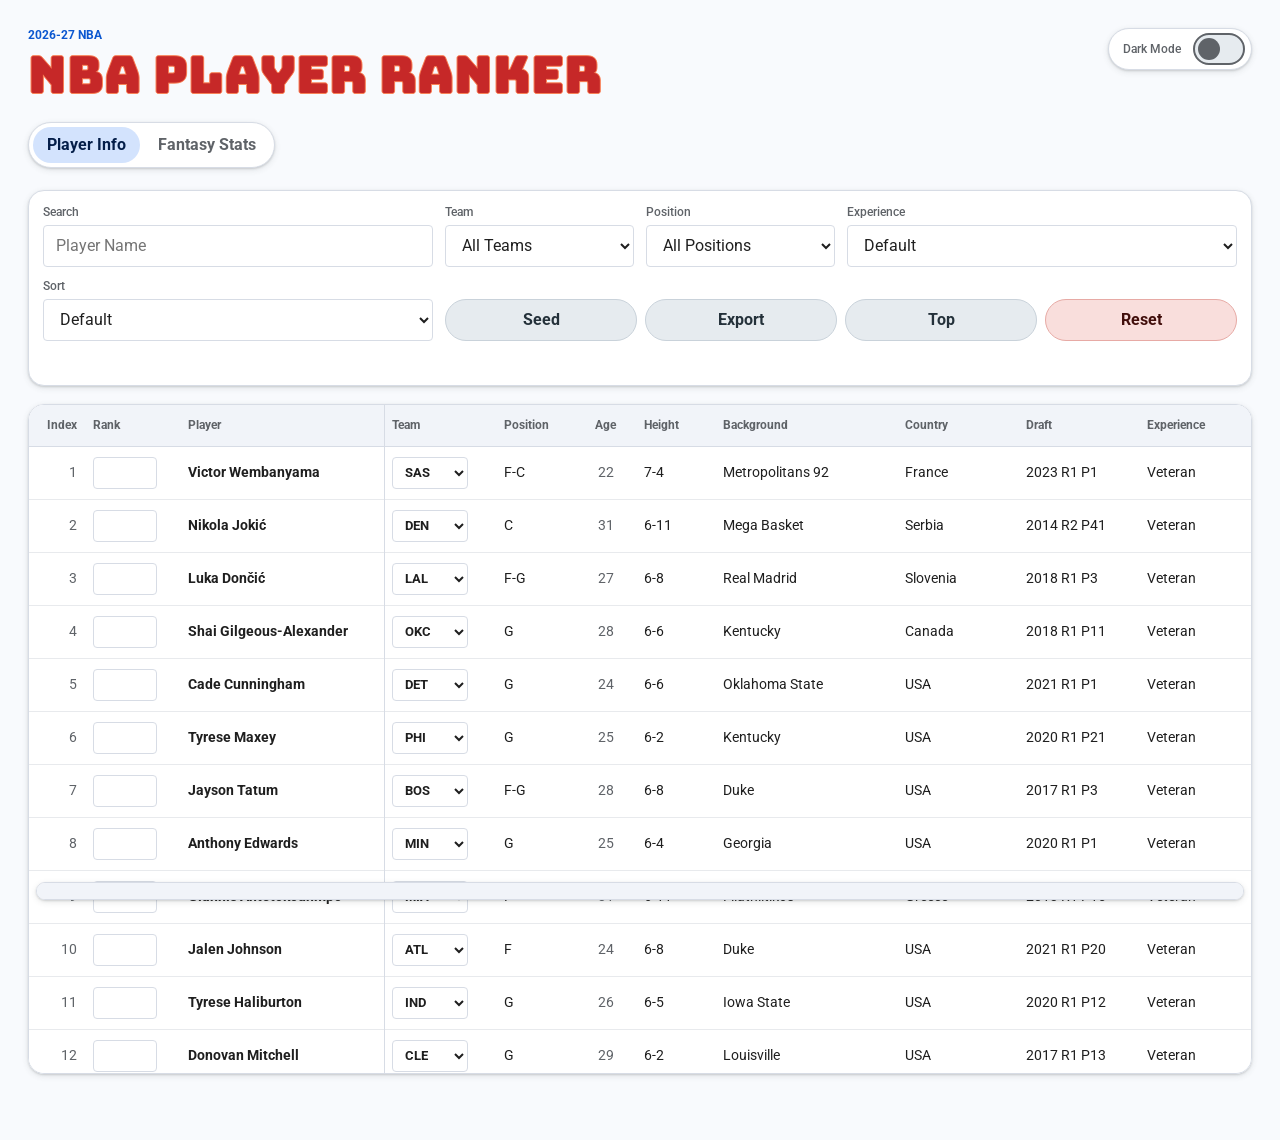
==== commit 677a36ea: "a few style tweaks" ====
--- a/web/index.html
+++ b/web/index.html
@@ -19,7 +19,7 @@
         </div>
         <label class="theme-toggle theme-toggle-desktop">
           <span class="theme-text">Dark Mode</span>
-          <span class="theme-symbols" aria-hidden="true">☀️/🌙</span>
+          <span class="theme-symbols" aria-hidden="true">☀️</span>
           <input id="theme-toggle" type="checkbox" role="switch" aria-label="Dark Mode">
           <span class="switch-track" aria-hidden="true">
             <span class="switch-thumb"></span>
@@ -44,7 +44,7 @@
         </nav>
         <label class="theme-toggle theme-toggle-mobile">
           <span class="theme-text">Dark Mode</span>
-          <span class="theme-symbols" aria-hidden="true">☀️/🌙</span>
+          <span class="theme-symbols" aria-hidden="true">☀️</span>
           <input id="theme-toggle-mobile" type="checkbox" role="switch" aria-label="Dark Mode">
           <span class="switch-track" aria-hidden="true">
             <span class="switch-thumb"></span>
--- a/web/styles.css
+++ b/web/styles.css
@@ -450,7 +450,7 @@
   height: 32px;
   border: 2px solid var(--muted);
   border-radius: 999px;
-  background: var(--panel-soft);
+  background: var(--utility-button-bg);
   transition: background 140ms ease, border-color 140ms ease;
 }
 
@@ -650,6 +650,7 @@
   width: 25ch;
   min-width: 25ch;
   max-width: 25ch;
+  padding-right: 4px;
   overflow: hidden;
   text-overflow: ellipsis;
 }
@@ -899,14 +900,17 @@
     display: inline-flex;
     align-items: center;
     justify-content: center;
-    gap: 8px;
+    gap: 5px;
     width: 100%;
     min-height: 38px;
     border: 1px solid var(--line);
     border-radius: 999px;
     background: var(--panel);
     color: var(--text);
+    padding: 0 8px;
+    font-size: 0.82rem;
     font-weight: 700;
+    white-space: nowrap;
     box-shadow: var(--shadow);
   }
 
@@ -1026,7 +1030,7 @@
   .theme-symbols {
     display: inline;
     font-family: "Apple Color Emoji", "Segoe UI Emoji", "Noto Color Emoji", sans-serif;
-    font-size: 0.76rem;
+    font-size: 1rem;
     line-height: 1;
     white-space: nowrap;
   }
@@ -1066,7 +1070,7 @@
   }
 
   table {
-    min-width: 1000px;
+    min-width: 900px;
     table-layout: fixed;
   }
 
@@ -1076,9 +1080,9 @@
   }
 
   .table-wrap[data-view="fantasy"] .col-player {
-    width: 25ch;
-    min-width: 25ch;
-    max-width: 25ch;
+    width: 18ch;
+    min-width: 18ch;
+    max-width: 18ch;
   }
 
   thead th {
@@ -1172,39 +1176,53 @@
     width: 78px;
   }
 
-  .col-player {
-    width: 24ch;
+  .table-wrap[data-view="players"] .col-player {
+    width: 21ch;
     min-width: 0;
-    max-width: 24ch;
+    max-width: 21ch;
+    padding-right: 3px;
+    overflow: hidden;
+    text-overflow: ellipsis;
     white-space: nowrap;
   }
 
+  .table-wrap[data-view="fantasy"] .col-player {
+    width: 18ch;
+    min-width: 18ch;
+    max-width: 18ch;
+  }
+
   .col-position {
-    width: 58px;
+    width: 48px;
+    text-align: center;
   }
 
   .col-age {
-    width: 46px;
+    width: 42px;
+    text-align: center;
   }
 
   .col-height {
-    width: 58px;
+    width: 52px;
+    text-align: center;
   }
 
   .col-college {
-    width: 122px;
+    width: 112px;
+    overflow: hidden;
+    text-overflow: ellipsis;
   }
 
   .col-country {
-    width: 82px;
+    width: 78px;
   }
 
   .col-draft {
-    width: 90px;
+    width: 84px;
   }
 
   .col-experience {
-    width: 84px;
+    width: 78px;
   }
 
   .status-line {
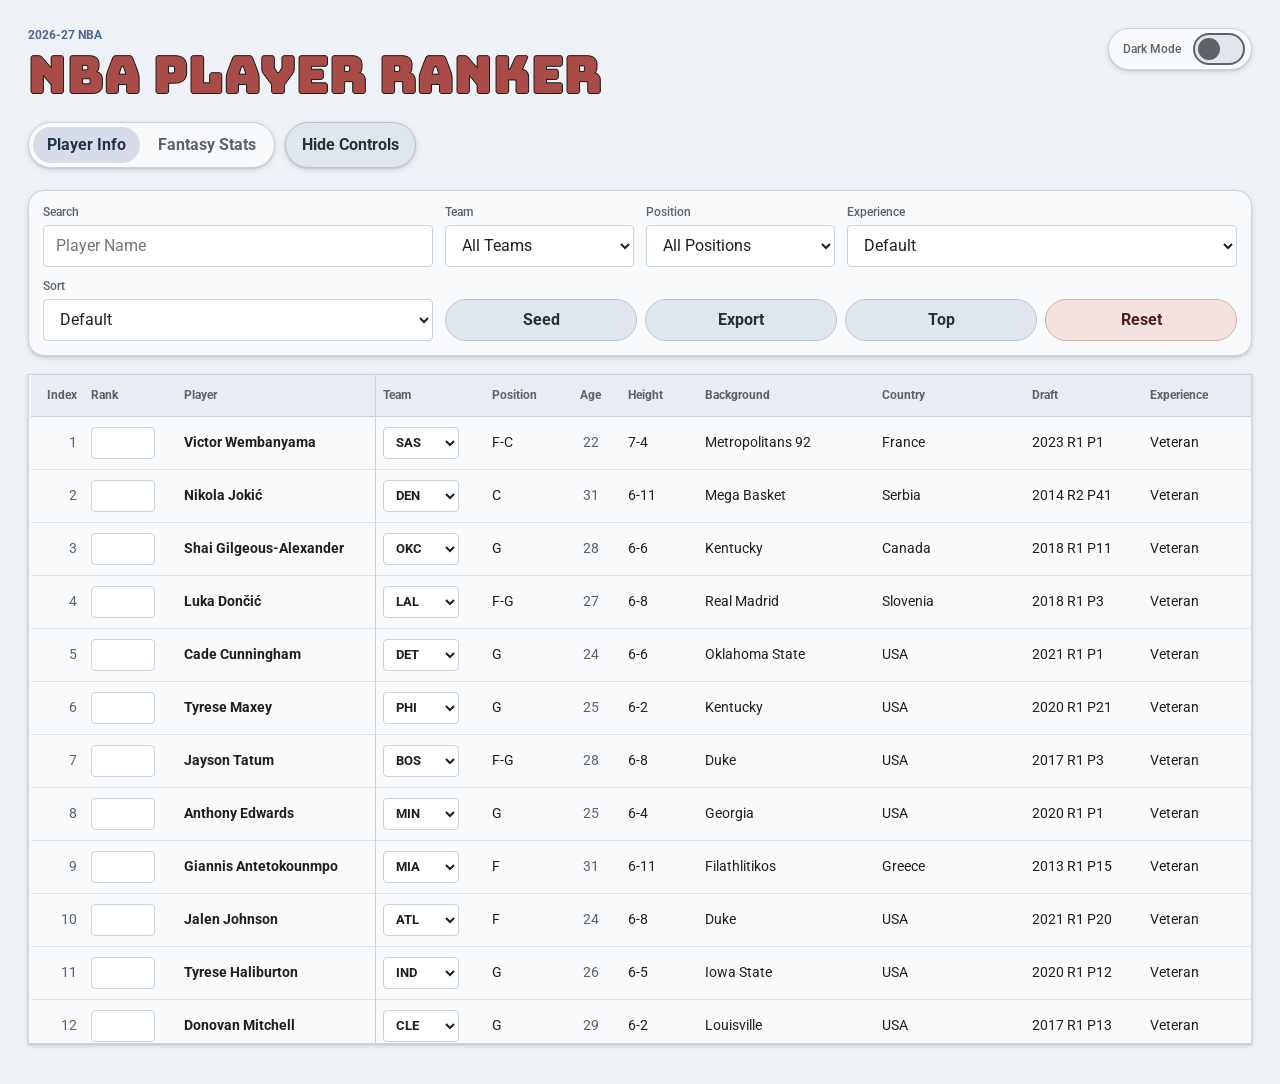
==== commit 8db4f213: "upgrades to layout" ====
--- a/web/index.html
+++ b/web/index.html
@@ -32,7 +32,7 @@
           id="mobile-menu-toggle"
           class="mobile-menu-toggle"
           type="button"
-          aria-controls="mobile-menu"
+          aria-controls="controls-panel"
           aria-expanded="false"
         >
           <span class="mobile-menu-icon" aria-hidden="true">&#9776;</span>
@@ -42,6 +42,15 @@
           <button class="view-tab is-active" type="button" data-view="players" data-mobile-label="Info" aria-current="page">Player Info</button>
           <button class="view-tab" type="button" data-view="fantasy" data-mobile-label="Stats" aria-current="false">Fantasy Stats</button>
         </nav>
+        <button
+          id="desktop-filter-toggle"
+          class="desktop-filter-toggle"
+          type="button"
+          aria-controls="controls-panel"
+          aria-expanded="true"
+        >
+          Hide Controls
+        </button>
         <label class="theme-toggle theme-toggle-mobile">
           <span class="theme-text">Dark Mode</span>
           <span class="theme-symbols" aria-hidden="true">☀️</span>
@@ -52,7 +61,7 @@
         </label>
       </div>
 
-      <section id="mobile-menu" class="filters" aria-label="Player filters">
+      <section id="controls-panel" class="filters" aria-label="Player filters and actions">
         <label class="field search-field">
           <span>Search</span>
           <input id="search-input" type="search" placeholder="Player Name">
@@ -108,6 +117,7 @@
             <div id="export-menu" class="export-options" role="menu" hidden>
               <button id="export-file-button" type="button" role="menuitem">CSV File</button>
               <button id="export-copy-button" type="button" role="menuitem">CSV To Clipboard</button>
+              <button id="export-index-override-button" type="button" role="menuitem">Index CSV</button>
               <button id="export-full-csv-button" type="button" role="menuitem">Full CSV</button>
               <button id="export-full-xlsx-button" type="button" role="menuitem">Full XLSX</button>
               <button id="export-full-json-button" type="button" role="menuitem">Full JSON</button>
@@ -147,6 +157,21 @@
       </form>
     </dialog>
 
+    <dialog id="player-detail-dialog" class="player-detail-dialog" aria-labelledby="player-detail-title">
+      <div class="player-detail-card">
+        <div class="player-detail-header">
+          <div>
+            <h2 id="player-detail-title"></h2>
+            <p id="player-detail-subtitle"></p>
+          </div>
+          <form method="dialog">
+            <button id="player-detail-close-button" class="player-detail-close" type="submit" aria-label="Close">×</button>
+          </form>
+        </div>
+        <dl id="player-detail-list" class="player-detail-list"></dl>
+      </div>
+    </dialog>
+
     <script src="players-data.js"></script>
     <script src="app-logic.js"></script>
     <script src="app.js"></script>
--- a/web/styles.css
+++ b/web/styles.css
@@ -1,35 +1,40 @@
 :root {
-  --bg: #f8fafd;
-  --panel: #ffffff;
-  --panel-soft: #f1f4f9;
-  --search-section: #ffffff;
-  --filter-section: #f5f8fe;
-  --action-section: #f1f4f9;
+  --bg: #eef2f6;
+  --panel: #f8fafc;
+  --panel-soft: #e8edf3;
+  --search-section: #edf2f7;
+  --filter-section: #edf2f7;
+  --action-section: #e8edf3;
   --control: #ffffff;
-  --control-hover: #f5f8fe;
+  --control-hover: #f0f4f8;
   --text: #1f1f1f;
   --muted: #5f6368;
-  --line: #d7dce5;
-  --accent: #0b57d0;
-  --accent-strong: #0842a0;
-  --accent-container: #d3e3fd;
-  --on-accent-container: #041e49;
-  --utility-button-bg: #e6ebef;
-  --utility-button-border: #c9d2da;
+  --line: #cbd3dd;
+  --accent: #4f668f;
+  --accent-strong: #394d70;
+  --accent-container: #e2e7ef;
+  --on-accent-container: #22324d;
+  --view-active-bg: #d6dde8;
+  --view-active-text: var(--on-accent-container);
+  --utility-button-bg: #dfe6ed;
+  --utility-button-border: #bdc7d1;
   --utility-button-text: #24313a;
-  --utility-button-hover: #d9e1e7;
-  --reset-button-bg: #f9dedc;
-  --reset-button-border: #e7aaa5;
-  --reset-button-text: #410e0b;
-  --reset-button-hover: #f2b8b5;
-  --heading-accent: #F88158;
-  --heading-fill: #c62828;
-  --gold: #b06000;
-  --danger: #b3261e;
+  --utility-button-hover: #d1dbe4;
+  --switch-active-border: #6a7890;
+  --switch-active-bg: #d9e1ec;
+  --switch-active-thumb: #32425c;
+  --reset-button-bg: #f4e2e0;
+  --reset-button-border: #d7b1ad;
+  --reset-button-text: #4e1f1b;
+  --reset-button-hover: #e9c2be;
+  --heading-fill: #a94b46;
+  --heading-stroke: #1f1f1f;
+  --gold: #9d681f;
+  --danger: #9f332d;
   --focus-ring: 3px solid rgba(11, 87, 208, 0.22);
-  --button-hover: #c2d7f8;
-  --row-border: #e8eaed;
-  --row-hover: #f8fafd;
+  --button-hover: #dce3ee;
+  --row-border: #dce3eb;
+  --row-hover: #eef3f8;
   --shadow: 0 1px 2px rgba(60, 64, 67, 0.18), 0 2px 6px rgba(60, 64, 67, 0.12);
   --shadow-raised: 0 4px 8px rgba(60, 64, 67, 0.16), 0 8px 24px rgba(60, 64, 67, 0.10);
   color-scheme: light;
@@ -39,7 +44,7 @@
   --bg: #111318;
   --panel: #1b1d23;
   --panel-soft: #242832;
-  --search-section: #1b1d23;
+  --search-section: #20242c;
   --filter-section: #20242c;
   --action-section: #242832;
   --control: #1f222a;
@@ -51,16 +56,21 @@
   --accent-strong: #d3e3fd;
   --accent-container: #0842a0;
   --on-accent-container: #d3e3fd;
+  --view-active-bg: #2d3a4d;
+  --view-active-text: #d5dce6;
   --utility-button-bg: #303640;
   --utility-button-border: #4b5563;
   --utility-button-text: #e3e3e3;
   --utility-button-hover: #3c4552;
+  --switch-active-border: #7185a3;
+  --switch-active-bg: #2d3f5f;
+  --switch-active-thumb: #c7d1de;
   --reset-button-bg: #5f2725;
   --reset-button-border: #8f4b46;
   --reset-button-text: #fceeee;
   --reset-button-hover: #7a302c;
-  --heading-accent: #F88158;
-  --heading-fill: #d23b3b;
+  --heading-fill: #c44b49;
+  --heading-stroke: #b9c3cf;
   --gold: #fdd663;
   --danger: #f2b8b5;
   --focus-ring: 3px solid rgba(168, 199, 250, 0.34);
@@ -125,13 +135,13 @@
   font-weight: 400;
   line-height: 1.05;
   letter-spacing: 0;
-  -webkit-text-stroke: 1px var(--heading-accent);
+  -webkit-text-stroke: 1px var(--heading-stroke);
   paint-order: stroke fill;
   text-shadow:
-    1px 0 0 var(--heading-accent),
-    -1px 0 0 var(--heading-accent),
-    0 1px 0 var(--heading-accent),
-    0 -1px 0 var(--heading-accent);
+    1px 0 0 var(--heading-stroke),
+    -1px 0 0 var(--heading-stroke),
+    0 1px 0 var(--heading-stroke),
+    0 -1px 0 var(--heading-stroke);
   white-space: nowrap;
 }
 
@@ -151,6 +161,7 @@
 .menu-row {
   display: flex;
   justify-content: flex-start;
+  gap: 10px;
   margin-bottom: 10px;
 }
 
@@ -179,10 +190,13 @@
 
 .action-status {
   grid-column: 1 / -1;
-  min-height: 18px;
   color: var(--muted);
   font-size: 0.78rem;
   font-weight: 700;
+}
+
+.action-status:empty {
+  display: none;
 }
 
 .view-tabs {
@@ -200,6 +214,27 @@
   display: none;
 }
 
+.desktop-filter-toggle {
+  display: inline-flex;
+  align-items: center;
+  justify-content: center;
+  height: 46px;
+  border: 1px solid var(--utility-button-border);
+  border-radius: 999px;
+  background: var(--utility-button-bg);
+  color: var(--utility-button-text);
+  padding: 0 16px;
+  line-height: 1;
+  font-weight: 700;
+  cursor: pointer;
+  box-shadow: var(--shadow);
+}
+
+.desktop-filter-toggle:hover,
+.desktop-filter-toggle:focus-visible {
+  background: var(--utility-button-hover);
+}
+
 .view-tab {
   min-height: 36px;
   border: 0;
@@ -217,8 +252,8 @@
 }
 
 .view-tab.is-active {
-  background: var(--accent-container);
-  color: var(--on-accent-container);
+  background: var(--view-active-bg);
+  color: var(--view-active-text);
 }
 
 .field {
@@ -255,6 +290,12 @@
 button:focus-visible {
   outline: var(--focus-ring);
   outline-offset: 2px;
+}
+
+@media (min-width: 721px) {
+  .filters-panel-collapsed .filters {
+    display: none;
+  }
 }
 
 .secondary-button {
@@ -467,12 +508,12 @@
 }
 
 .theme-toggle input:checked + .switch-track {
-  border-color: var(--accent);
-  background: var(--accent-container);
+  border-color: var(--switch-active-border);
+  background: var(--switch-active-bg);
 }
 
 .theme-toggle input:checked + .switch-track .switch-thumb {
-  background: var(--on-accent-container);
+  background: var(--switch-active-thumb);
   transform: translate(18px, -50%);
 }
 
@@ -490,11 +531,13 @@
 }
 
 .table-wrap {
+  --sticky-column-edge: 2px;
+  --sticky-player-edge: 6px;
   overflow-x: hidden;
   overflow-y: auto;
   max-height: calc(100vh - 230px);
   border: 1px solid var(--line);
-  border-radius: 16px;
+  border-radius: 0;
   background: var(--panel);
   box-shadow: var(--shadow);
   touch-action: pan-y pinch-zoom;
@@ -598,12 +641,13 @@
 
 .virtual-spacer-row,
 .virtual-spacer-row:hover {
-  background: transparent;
+  background: var(--panel);
 }
 
 .virtual-spacer-row td {
   padding: 0;
   border-bottom: 0;
+  background: var(--panel);
 }
 
 .col-index,
@@ -626,12 +670,12 @@
 }
 
 .col-index {
-  left: 0;
+  left: var(--sticky-column-edge);
   z-index: 2;
 }
 
 .col-rank {
-  left: 48px;
+  left: calc(48px + var(--sticky-column-edge));
   width: 82px;
   min-width: 82px;
   max-width: 82px;
@@ -641,7 +685,7 @@
 }
 
 .col-player {
-  left: 130px;
+  left: calc(130px + var(--sticky-player-edge));
   z-index: 2;
   box-shadow: 1px 0 0 var(--line);
 }
@@ -687,7 +731,10 @@
 }
 
 .col-country {
-  width: 104px;
+  width: 132px;
+  max-width: 132px;
+  overflow: hidden;
+  text-overflow: ellipsis;
 }
 
 .col-draft {
@@ -721,6 +768,28 @@
 .player-cell {
   color: var(--text);
   font-weight: 700;
+}
+
+.player-detail-button {
+  display: block;
+  width: 100%;
+  min-height: 30px;
+  border: 0;
+  background: transparent;
+  color: inherit;
+  padding: 0;
+  overflow: hidden;
+  font: inherit;
+  font-weight: 700;
+  text-align: left;
+  text-overflow: ellipsis;
+  white-space: nowrap;
+  cursor: pointer;
+}
+
+.player-detail-button:focus-visible {
+  outline: var(--focus-ring);
+  outline-offset: 2px;
 }
 
 .number-cell {
@@ -786,6 +855,101 @@
   box-shadow: var(--shadow);
 }
 
+.player-detail-dialog {
+  width: min(460px, calc(100vw - 28px));
+  max-height: min(720px, calc(100vh - 28px));
+  overflow-y: auto;
+  padding: 0;
+  border: 1px solid var(--line);
+  border-radius: 16px;
+  background: var(--panel);
+  color: var(--text);
+  box-shadow: var(--shadow-raised);
+}
+
+.player-detail-dialog::backdrop {
+  background: rgba(17, 19, 24, 0.46);
+}
+
+.player-detail-card {
+  display: grid;
+  gap: 16px;
+  padding: 18px;
+}
+
+.player-detail-header {
+  display: grid;
+  grid-template-columns: minmax(0, 1fr) auto;
+  gap: 12px;
+  align-items: start;
+}
+
+.player-detail-header h2 {
+  margin: 0;
+  font-size: 1.18rem;
+  line-height: 1.2;
+}
+
+.player-detail-header p {
+  margin: 4px 0 0;
+  color: var(--muted);
+  font-size: 0.82rem;
+  font-weight: 700;
+}
+
+.player-detail-close {
+  display: inline-flex;
+  align-items: center;
+  justify-content: center;
+  width: 34px;
+  height: 34px;
+  border: 1px solid var(--line);
+  border-radius: 999px;
+  background: var(--utility-button-bg);
+  color: var(--utility-button-text);
+  padding: 0;
+  font-size: 1.25rem;
+  line-height: 1;
+  cursor: pointer;
+}
+
+.player-detail-close:focus-visible {
+  outline: var(--focus-ring);
+  outline-offset: 2px;
+}
+
+.player-detail-list {
+  display: grid;
+  grid-template-columns: repeat(2, minmax(0, 1fr));
+  gap: 10px;
+  margin: 0;
+}
+
+.player-detail-list > div {
+  min-width: 0;
+  padding: 10px;
+  border: 1px solid var(--line);
+  border-radius: 8px;
+  background: var(--panel-soft);
+}
+
+.player-detail-list dt {
+  margin: 0 0 4px;
+  color: var(--muted);
+  font-size: 0.68rem;
+  font-weight: 700;
+  text-transform: uppercase;
+}
+
+.player-detail-list dd {
+  margin: 0;
+  overflow-wrap: anywhere;
+  color: var(--text);
+  font-size: 0.95rem;
+  font-weight: 700;
+  line-height: 1.25;
+}
+
 @media (min-width: 1025px) and (max-width: 1180px) {
   .app-header {
     align-items: flex-start;
@@ -877,7 +1041,7 @@
   }
 
   h1 {
-    font-size: clamp(1.32rem, 6.1vw, 1.85rem);
+    font-size: clamp(1.72rem, 8.2vw, 2.6rem);
   }
 
   .menu-row {
@@ -889,6 +1053,10 @@
   }
 
   .theme-toggle-desktop {
+    display: none;
+  }
+
+  .desktop-filter-toggle {
     display: none;
   }
 
@@ -1064,19 +1232,59 @@
   }
 
   .table-wrap {
+    width: 100%;
     max-height: calc(100vh - 210px);
-    border-radius: 12px;
+    overflow-x: hidden;
+    border-radius: 0;
     -webkit-overflow-scrolling: touch;
   }
 
+  .table-scrollbar {
+    display: none;
+  }
+
   table {
-    min-width: 900px;
+    width: 100%;
+    min-width: 0;
     table-layout: fixed;
   }
 
+  .table-wrap[data-view="players"] table,
   .table-wrap[data-view="fantasy"] table {
-    min-width: 900px;
-    table-layout: auto;
+    display: block;
+    width: 100%;
+    min-width: 0;
+    table-layout: fixed;
+  }
+
+  thead,
+  tbody {
+    display: block;
+    width: 100%;
+  }
+
+  thead {
+    background: var(--panel-soft);
+  }
+
+  thead tr,
+  tbody tr:not(.virtual-spacer-row) {
+    display: grid;
+    grid-template-columns: 24px 62px minmax(0, 1fr) 78px;
+    width: 100%;
+  }
+
+  th,
+  td {
+    display: flex;
+    align-items: center;
+    min-width: 0;
+  }
+
+  .virtual-spacer-row,
+  .virtual-spacer-row td {
+    display: block;
+    width: 100%;
   }
 
   .table-wrap[data-view="fantasy"] .col-player {
@@ -1087,6 +1295,7 @@
 
   thead th {
     height: 38px;
+    background: var(--panel-soft);
     font-size: 0.68rem;
   }
 
@@ -1172,14 +1381,33 @@
     left: 86px;
   }
 
+  .col-index,
+  .col-rank,
+  .col-player {
+    position: static;
+    box-shadow: none;
+  }
+
   .col-team {
     width: 78px;
   }
 
+  .table-wrap[data-view="players"] .col-position,
+  .table-wrap[data-view="players"] .col-age,
+  .table-wrap[data-view="players"] .col-height,
+  .table-wrap[data-view="players"] .col-college,
+  .table-wrap[data-view="players"] .col-country,
+  .table-wrap[data-view="players"] .col-draft,
+  .table-wrap[data-view="players"] .col-experience,
+  .table-wrap[data-view="fantasy"] th:not(.col-index, .col-rank, .col-player, .col-team),
+  .table-wrap[data-view="fantasy"] td:not(.col-index, .col-rank, .col-player, .col-team) {
+    display: none;
+  }
+
   .table-wrap[data-view="players"] .col-player {
-    width: 21ch;
+    width: auto;
     min-width: 0;
-    max-width: 21ch;
+    max-width: none;
     padding-right: 3px;
     overflow: hidden;
     text-overflow: ellipsis;
@@ -1187,9 +1415,9 @@
   }
 
   .table-wrap[data-view="fantasy"] .col-player {
-    width: 18ch;
-    min-width: 18ch;
-    max-width: 18ch;
+    width: auto;
+    min-width: 0;
+    max-width: none;
   }
 
   .col-position {
@@ -1214,7 +1442,10 @@
   }
 
   .col-country {
-    width: 78px;
+    width: 104px;
+    max-width: 104px;
+    overflow: hidden;
+    text-overflow: ellipsis;
   }
 
   .col-draft {
@@ -1241,3 +1472,83 @@
     }
   }
 }
+
+@media (min-width: 440px) and (max-width: 720px) {
+  .table-wrap[data-view="players"] thead tr,
+  .table-wrap[data-view="players"] tbody tr:not(.virtual-spacer-row) {
+    grid-template-columns: 24px 62px minmax(0, 1fr) 76px 56px;
+  }
+
+  .table-wrap[data-view="players"] .col-position {
+    display: flex;
+    justify-content: center;
+    padding-left: 12px;
+  }
+
+  .table-wrap[data-view="fantasy"] thead tr,
+  .table-wrap[data-view="fantasy"] tbody tr:not(.virtual-spacer-row) {
+    grid-template-columns: 24px 62px minmax(0, 1fr) 66px 50px 50px;
+  }
+
+  .table-wrap[data-view="fantasy"] th:nth-child(5),
+  .table-wrap[data-view="fantasy"] td:nth-child(5),
+  .table-wrap[data-view="fantasy"] th:nth-child(8),
+  .table-wrap[data-view="fantasy"] td:nth-child(8) {
+    display: flex;
+    justify-content: center;
+  }
+}
+
+@media (min-width: 520px) and (max-width: 720px) {
+  .table-wrap[data-view="players"] thead tr,
+  .table-wrap[data-view="players"] tbody tr:not(.virtual-spacer-row) {
+    grid-template-columns: 24px 62px minmax(0, 1fr) 76px 56px 42px 52px;
+  }
+
+  .table-wrap[data-view="players"] .col-age,
+  .table-wrap[data-view="players"] .col-height {
+    display: flex;
+    justify-content: center;
+  }
+
+  .table-wrap[data-view="fantasy"] thead tr,
+  .table-wrap[data-view="fantasy"] tbody tr:not(.virtual-spacer-row) {
+    grid-template-columns: 24px 62px minmax(0, 1fr) 62px repeat(6, 48px);
+  }
+
+  .table-wrap[data-view="fantasy"] th:nth-child(6),
+  .table-wrap[data-view="fantasy"] td:nth-child(6),
+  .table-wrap[data-view="fantasy"] th:nth-child(7),
+  .table-wrap[data-view="fantasy"] td:nth-child(7),
+  .table-wrap[data-view="fantasy"] th:nth-child(9),
+  .table-wrap[data-view="fantasy"] td:nth-child(9),
+  .table-wrap[data-view="fantasy"] th:nth-child(10),
+  .table-wrap[data-view="fantasy"] td:nth-child(10) {
+    display: flex;
+    justify-content: center;
+  }
+}
+
+@media (min-width: 680px) and (max-width: 720px) {
+  .table-wrap[data-view="players"] thead tr,
+  .table-wrap[data-view="players"] tbody tr:not(.virtual-spacer-row) {
+    grid-template-columns: 24px 62px minmax(0, 1fr) 70px 52px 40px 50px 92px;
+  }
+
+  .table-wrap[data-view="players"] .col-country {
+    display: flex;
+  }
+
+  .table-wrap[data-view="fantasy"] thead tr,
+  .table-wrap[data-view="fantasy"] tbody tr:not(.virtual-spacer-row) {
+    grid-template-columns: 24px 62px minmax(0, 1fr) 58px repeat(8, 44px);
+  }
+
+  .table-wrap[data-view="fantasy"] th:nth-child(11),
+  .table-wrap[data-view="fantasy"] td:nth-child(11),
+  .table-wrap[data-view="fantasy"] th:nth-child(12),
+  .table-wrap[data-view="fantasy"] td:nth-child(12) {
+    display: flex;
+    justify-content: center;
+  }
+}
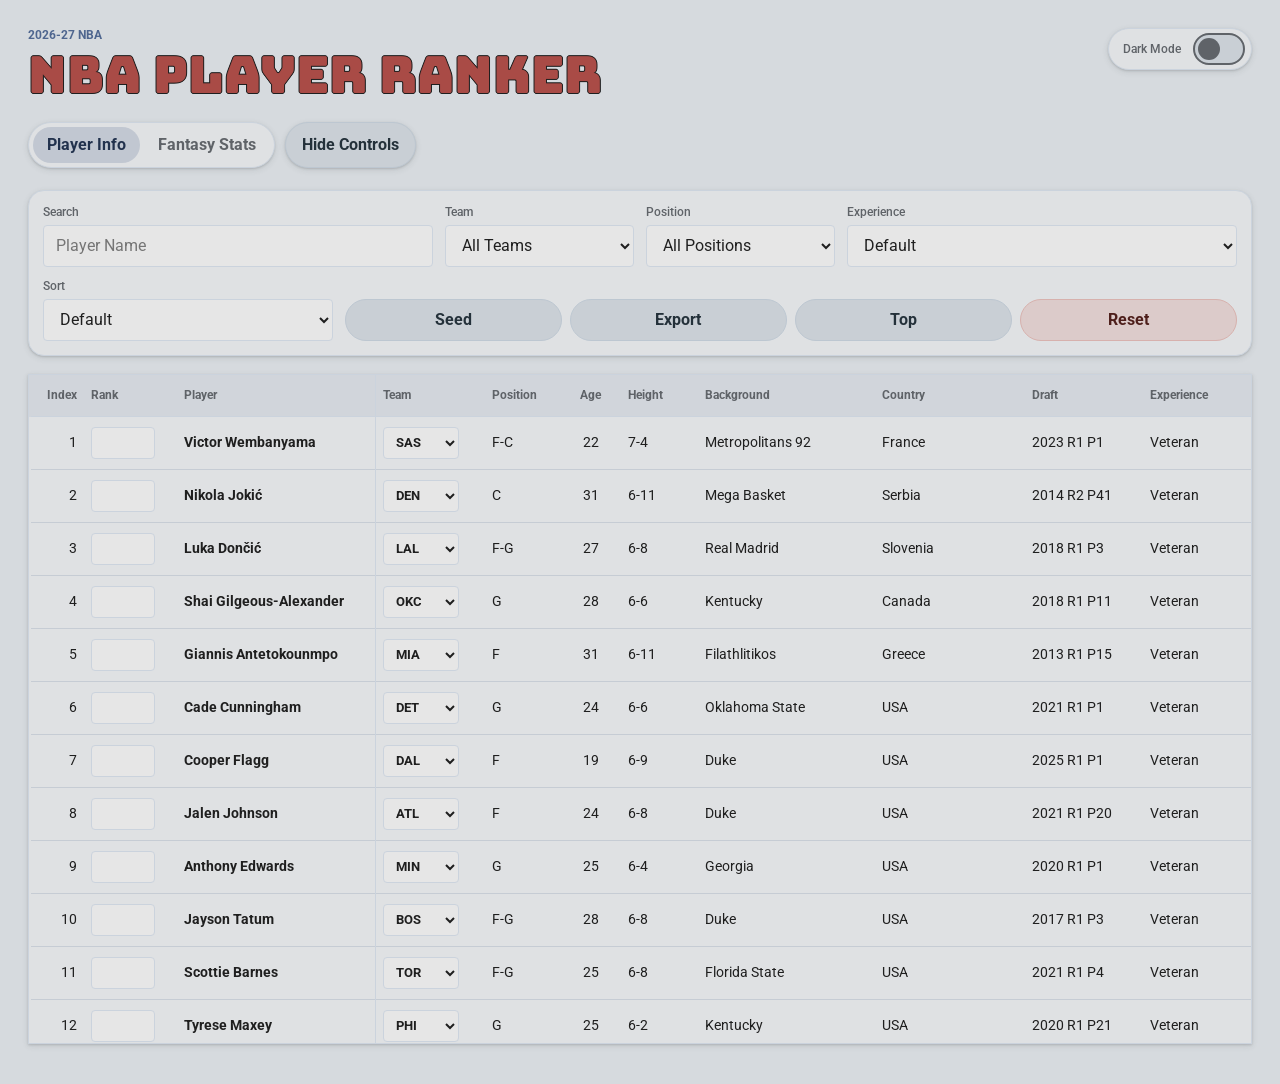
==== commit 1cc519ba: "roster update and style fixes" ====
--- a/web/index.html
+++ b/web/index.html
@@ -61,27 +61,28 @@
         </label>
       </div>
 
-      <section id="controls-panel" class="filters" aria-label="Player filters and actions">
-        <label class="field search-field">
+      <section id="controls-panel" class="filters" aria-labelledby="controls-heading">
+        <h2 id="controls-heading" class="sr-only">Player filters and actions</h2>
+        <label class="field search-field" for="search-input">
           <span>Search</span>
           <input id="search-input" type="search" placeholder="Player Name">
         </label>
 
-        <label class="field">
+        <label class="field" for="team-filter">
           <span>Team</span>
           <select id="team-filter">
             <option value="">All Teams</option>
           </select>
         </label>
 
-        <label class="field">
+        <label class="field" for="position-filter">
           <span>Position</span>
           <select id="position-filter">
             <option value="">All Positions</option>
           </select>
         </label>
 
-        <label class="field">
+        <label class="field" for="experience-filter">
           <span>Experience</span>
           <select id="experience-filter">
             <option value="">Default</option>
@@ -90,7 +91,7 @@
           </select>
         </label>
 
-        <label class="field">
+        <label class="field" for="sort-select">
           <span>Sort</span>
           <select id="sort-select">
             <option value="index-asc">Default</option>
@@ -100,7 +101,6 @@
             <option value="position-asc">Position A to Z</option>
           </select>
         </label>
-
         <div class="action-buttons">
           <button id="seed-button" class="secondary-button" type="button">Seed</button>
           <div class="export-menu">
@@ -115,22 +115,29 @@
               Export
             </button>
             <div id="export-menu" class="export-options" role="menu" hidden>
-              <button id="export-file-button" type="button" role="menuitem">CSV File</button>
-              <button id="export-copy-button" type="button" role="menuitem">CSV To Clipboard</button>
-              <button id="export-index-override-button" type="button" role="menuitem">Index CSV</button>
-              <button id="export-full-csv-button" type="button" role="menuitem">Full CSV</button>
-              <button id="export-full-xlsx-button" type="button" role="menuitem">Full XLSX</button>
-              <button id="export-full-json-button" type="button" role="menuitem">Full JSON</button>
+              <button id="export-file-button" type="button" role="menuitem">CSV File (Yahoo!)</button>
+              <button id="export-copy-button" type="button" role="menuitem">CSV To Clipboard (Yahoo!)</button>
+              <button id="export-full-csv-button" type="button" role="menuitem">CSV File (Complete)</button>
+              <button id="export-full-xlsx-button" type="button" role="menuitem">XLSX File (Complete)</button>
+              <button id="export-full-json-button" type="button" role="menuitem">JSON File (Complete)</button>
+              <button id="export-index-override-button" type="button" role="menuitem">New Site Index Data</button>
             </div>
           </div>
           <button id="top-button" class="secondary-button" type="button">Top</button>
           <button id="reset-button" class="secondary-button" type="button">Reset</button>
+          <button
+            id="rank-refresh-button"
+            class="secondary-button rank-refresh-button"
+            type="button"
+            hidden
+          >Refresh Sort</button>
         </div>
         <span id="export-status" class="action-status" aria-live="polite"></span>
 
       </section>
 
-      <section class="table-section" aria-label="Filtered players">
+      <section class="table-section" aria-labelledby="results-heading">
+        <h2 id="results-heading" class="sr-only">Filtered players</h2>
         <div id="loading-state" class="status-line">Loading Players...</div>
         <div class="table-wrap" hidden>
           <table>
@@ -161,7 +168,7 @@
       <div class="player-detail-card">
         <div class="player-detail-header">
           <div>
-            <h2 id="player-detail-title"></h2>
+            <h2 id="player-detail-title">Player Details</h2>
             <p id="player-detail-subtitle"></p>
           </div>
           <form method="dialog">
--- a/web/styles.css
+++ b/web/styles.css
@@ -1,40 +1,40 @@
 :root {
-  --bg: #eef2f6;
-  --panel: #f8fafc;
-  --panel-soft: #e8edf3;
-  --search-section: #edf2f7;
-  --filter-section: #edf2f7;
-  --action-section: #e8edf3;
-  --control: #ffffff;
-  --control-hover: #f0f4f8;
+  --bg: #d6dade;
+  --panel: #dfe1e3;
+  --panel-soft: #d1d5db;
+  --search-section: #d5dade;
+  --filter-section: #d5dade;
+  --action-section: #d1d5db;
+  --control: #e6e6e6;
+  --control-hover: #d8dcdf;
   --text: #1f1f1f;
   --muted: #5f6368;
   --line: #cbd3dd;
   --accent: #4f668f;
   --accent-strong: #394d70;
-  --accent-container: #e2e7ef;
+  --accent-container: #cbd0d7;
   --on-accent-container: #22324d;
-  --view-active-bg: #d6dde8;
+  --view-active-bg: #c1c7d1;
   --view-active-text: var(--on-accent-container);
-  --utility-button-bg: #dfe6ed;
+  --utility-button-bg: #c9cfd5;
   --utility-button-border: #bdc7d1;
   --utility-button-text: #24313a;
-  --utility-button-hover: #d1dbe4;
+  --utility-button-hover: #bcc5cd;
   --switch-active-border: #6a7890;
-  --switch-active-bg: #d9e1ec;
+  --switch-active-bg: #c3cbd4;
   --switch-active-thumb: #32425c;
-  --reset-button-bg: #f4e2e0;
+  --reset-button-bg: #dccbca;
   --reset-button-border: #d7b1ad;
   --reset-button-text: #4e1f1b;
-  --reset-button-hover: #e9c2be;
+  --reset-button-hover: #d2afab;
   --heading-fill: #a94b46;
   --heading-stroke: #1f1f1f;
   --gold: #9d681f;
   --danger: #9f332d;
   --focus-ring: 3px solid rgba(11, 87, 208, 0.22);
-  --button-hover: #dce3ee;
-  --row-border: #dce3eb;
-  --row-hover: #eef3f8;
+  --button-hover: #c6ccd6;
+  --row-border: #c6ccd4;
+  --row-hover: #d6dbdf;
   --shadow: 0 1px 2px rgba(60, 64, 67, 0.18), 0 2px 6px rgba(60, 64, 67, 0.12);
   --shadow-raised: 0 4px 8px rgba(60, 64, 67, 0.16), 0 8px 24px rgba(60, 64, 67, 0.10);
   color-scheme: light;
@@ -179,11 +179,21 @@
 }
 
 .field:nth-of-type(5) {
-  grid-column: 1 / span 4;
+  grid-column: 1 / span 3;
+}
+
+.rank-refresh-button {
+  grid-column: 1 / -1;
+  justify-self: center;
+  width: auto;
+}
+
+.rank-refresh-button[hidden] {
+  display: none !important;
 }
 
 .action-buttons {
-  grid-column: 5 / -1;
+  grid-column: 4 / -1;
   justify-self: stretch;
   width: 100%;
 }
@@ -446,6 +456,22 @@
 
 .action-buttons .secondary-button {
   width: 100%;
+}
+
+.action-buttons .rank-refresh-button {
+  width: auto;
+}
+
+@media (min-width: 721px) {
+  .action-buttons:has(.rank-refresh-button:not([hidden])) {
+    grid-template-columns: repeat(5, minmax(0, 1fr));
+  }
+
+  .action-buttons .rank-refresh-button {
+    grid-column: auto;
+    justify-self: stretch;
+    width: 100%;
+  }
 }
 
 .theme-toggle {
@@ -540,6 +566,7 @@
   border-radius: 0;
   background: var(--panel);
   box-shadow: var(--shadow);
+  scrollbar-color: var(--muted) var(--control);
   touch-action: pan-y pinch-zoom;
 }
 
@@ -553,13 +580,38 @@
   margin: 8px 8px 0;
   border: 1px solid var(--line);
   border-radius: 999px;
-  background: var(--panel-soft);
+  background: var(--control);
+  scrollbar-color: var(--muted) var(--control);
   box-shadow: var(--shadow);
 }
 
 .table-scrollbar:focus-visible {
   outline: var(--focus-ring);
   outline-offset: 2px;
+}
+
+.table-wrap::-webkit-scrollbar,
+.table-scrollbar::-webkit-scrollbar {
+  width: 16px;
+  height: 16px;
+}
+
+.table-wrap::-webkit-scrollbar-track,
+.table-scrollbar::-webkit-scrollbar-track {
+  background: var(--control);
+  border-radius: 999px;
+}
+
+.table-wrap::-webkit-scrollbar-thumb,
+.table-scrollbar::-webkit-scrollbar-thumb {
+  border: 2px solid var(--control);
+  border-radius: 999px;
+  background: var(--muted);
+}
+
+.table-wrap::-webkit-scrollbar-corner,
+.table-scrollbar::-webkit-scrollbar-corner {
+  background: var(--control);
 }
 
 .table-scrollbar-inner {
@@ -610,8 +662,7 @@
   cursor: pointer;
 }
 
-.table-sort-button:hover,
-.table-sort-button.is-active {
+.table-sort-button:hover {
   color: var(--text);
 }
 
@@ -759,6 +810,27 @@
 thead .col-rank,
 thead .col-player {
   z-index: 4;
+}
+
+thead .col-index::before {
+  content: "";
+  position: absolute;
+  top: 0;
+  bottom: -1px;
+  left: calc(-1 * var(--sticky-column-edge));
+  width: var(--sticky-column-edge);
+  background: var(--panel-soft);
+}
+
+thead .col-rank::after {
+  content: "";
+  position: absolute;
+  top: 0;
+  bottom: -1px;
+  right: calc(-1 * (var(--sticky-player-edge) - var(--sticky-column-edge)));
+  width: calc(var(--sticky-player-edge) - var(--sticky-column-edge));
+  background: var(--panel-soft);
+  pointer-events: none;
 }
 
 td {
@@ -793,7 +865,7 @@
 }
 
 .number-cell {
-  color: var(--muted);
+  color: var(--text);
   font-variant-numeric: tabular-nums;
 }
 
@@ -977,7 +1049,7 @@
   }
 
   .action-buttons {
-    grid-column: span 2;
+    grid-column: 1 / -1;
   }
 }
 
@@ -1111,17 +1183,14 @@
     display: none;
   }
 
-  .mobile-menu-open .filters > :not(.search-field) {
-    display: flex;
-    animation: menu-slide 140ms ease-out;
-  }
-
   .mobile-menu-open .filters > .field:not(.search-field) {
     display: block;
+    animation: menu-slide 140ms ease-out;
   }
 
   .mobile-menu-open .filters > .action-buttons {
     display: grid;
+    animation: menu-slide 140ms ease-out;
   }
 
   .filters > .search-field {
@@ -1329,9 +1398,9 @@
   }
 
   .col-index {
-    width: 24px;
-    min-width: 24px;
-    max-width: 24px;
+    width: 34px;
+    min-width: 34px;
+    max-width: 34px;
     padding-right: 4px;
     padding-left: 4px;
     text-align: center;
@@ -1343,7 +1412,11 @@
 
   .table-wrap[data-view="players"] thead .col-index::before {
     content: "#";
+    position: static;
+    display: inline;
+    width: auto;
     color: var(--muted);
+    background: transparent;
     font-size: 0.76rem;
     font-weight: 900;
   }
@@ -1362,14 +1435,8 @@
     font-weight: 900;
   }
 
-  tbody .col-index {
-    overflow: hidden;
-    color: transparent;
-    font-size: 0;
-  }
-
   .col-rank {
-    left: 24px;
+    left: 34px;
     width: 62px;
     min-width: 62px;
     max-width: 62px;
@@ -1378,7 +1445,7 @@
   }
 
   .col-player {
-    left: 86px;
+    left: 96px;
   }
 
   .col-index,
